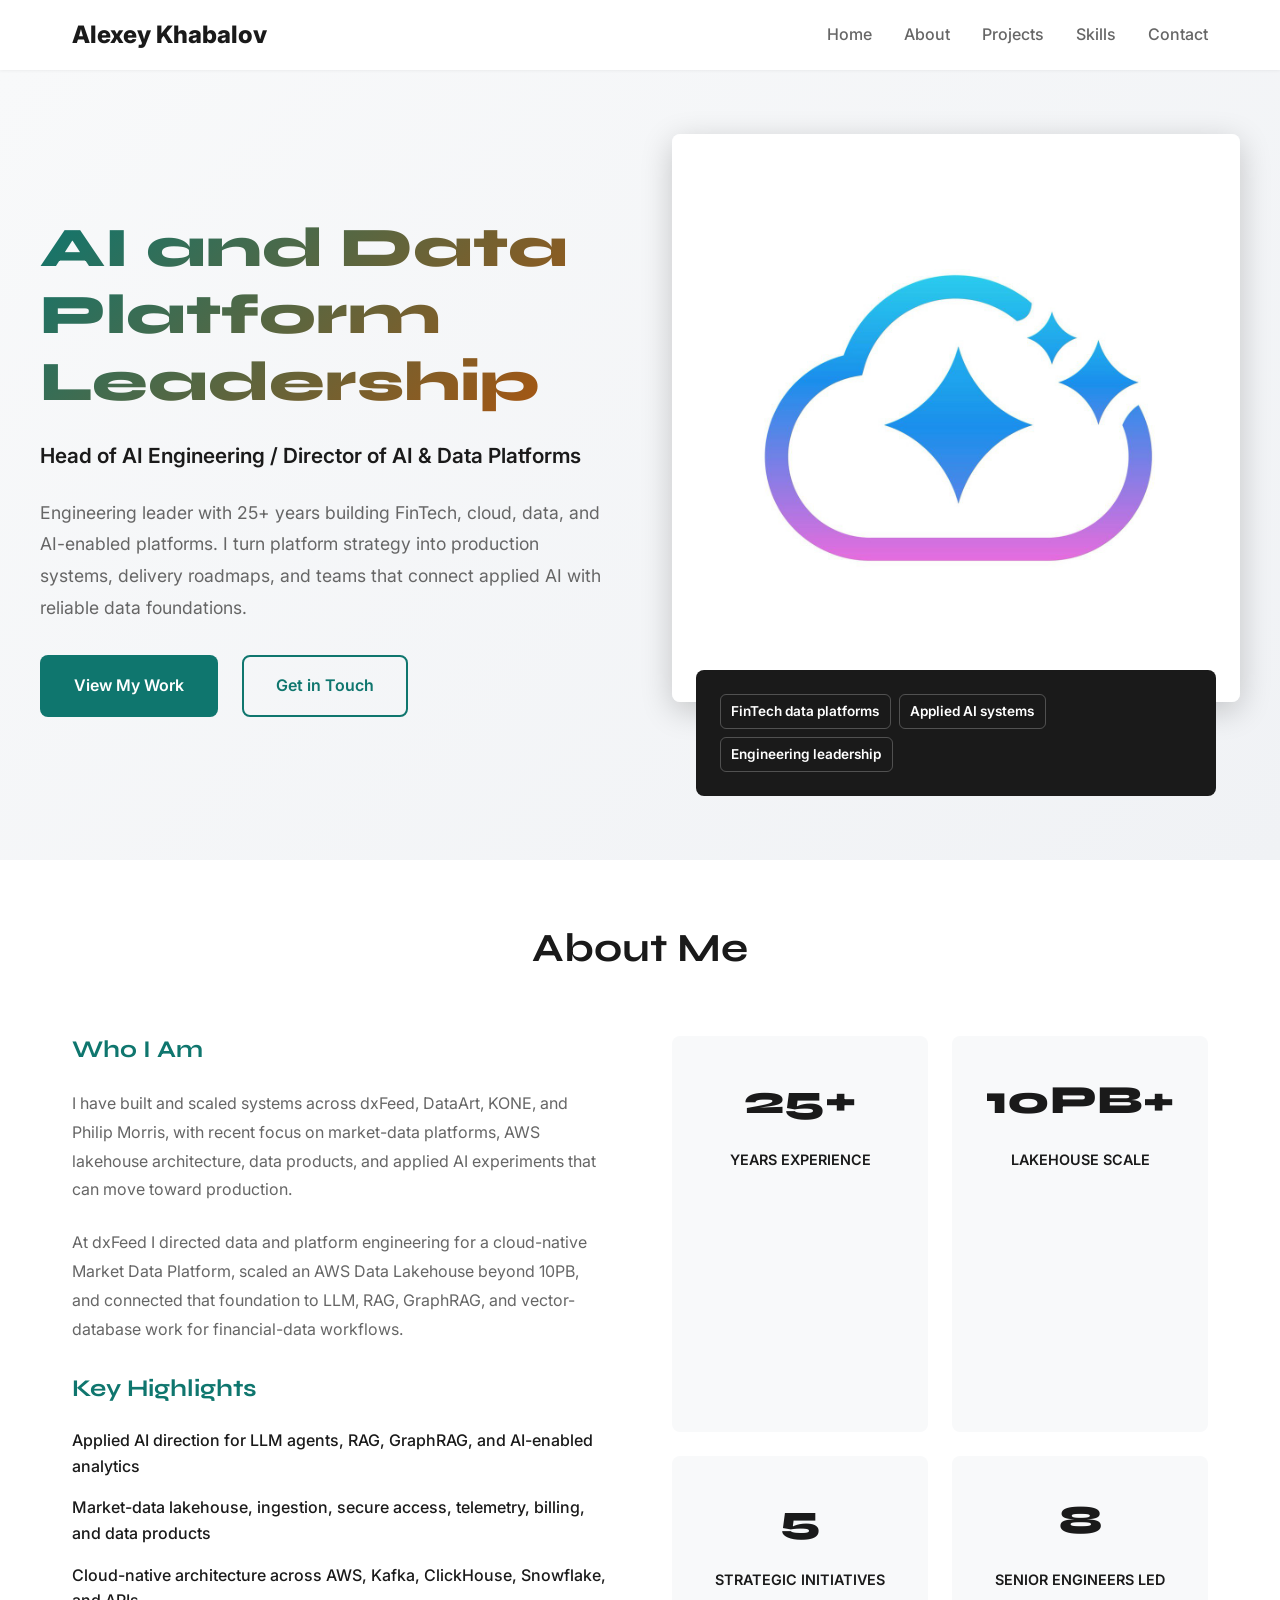
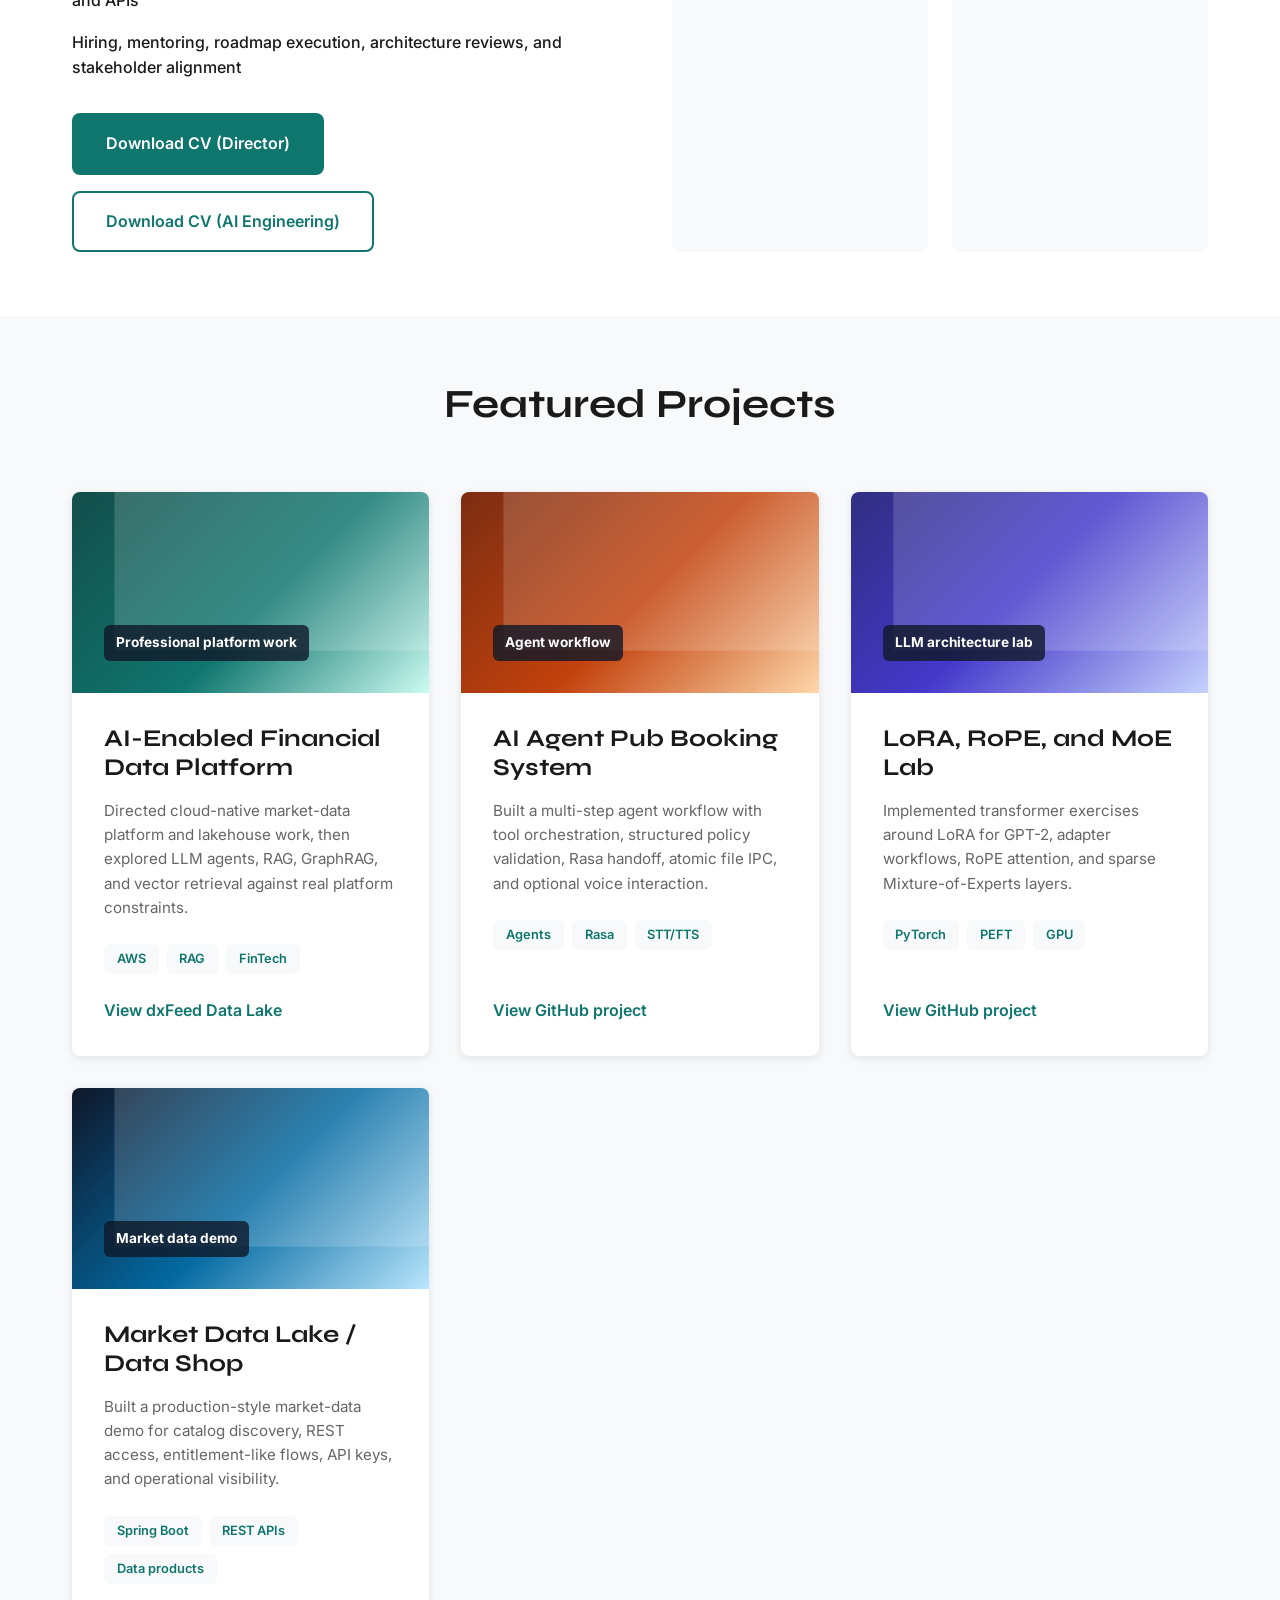
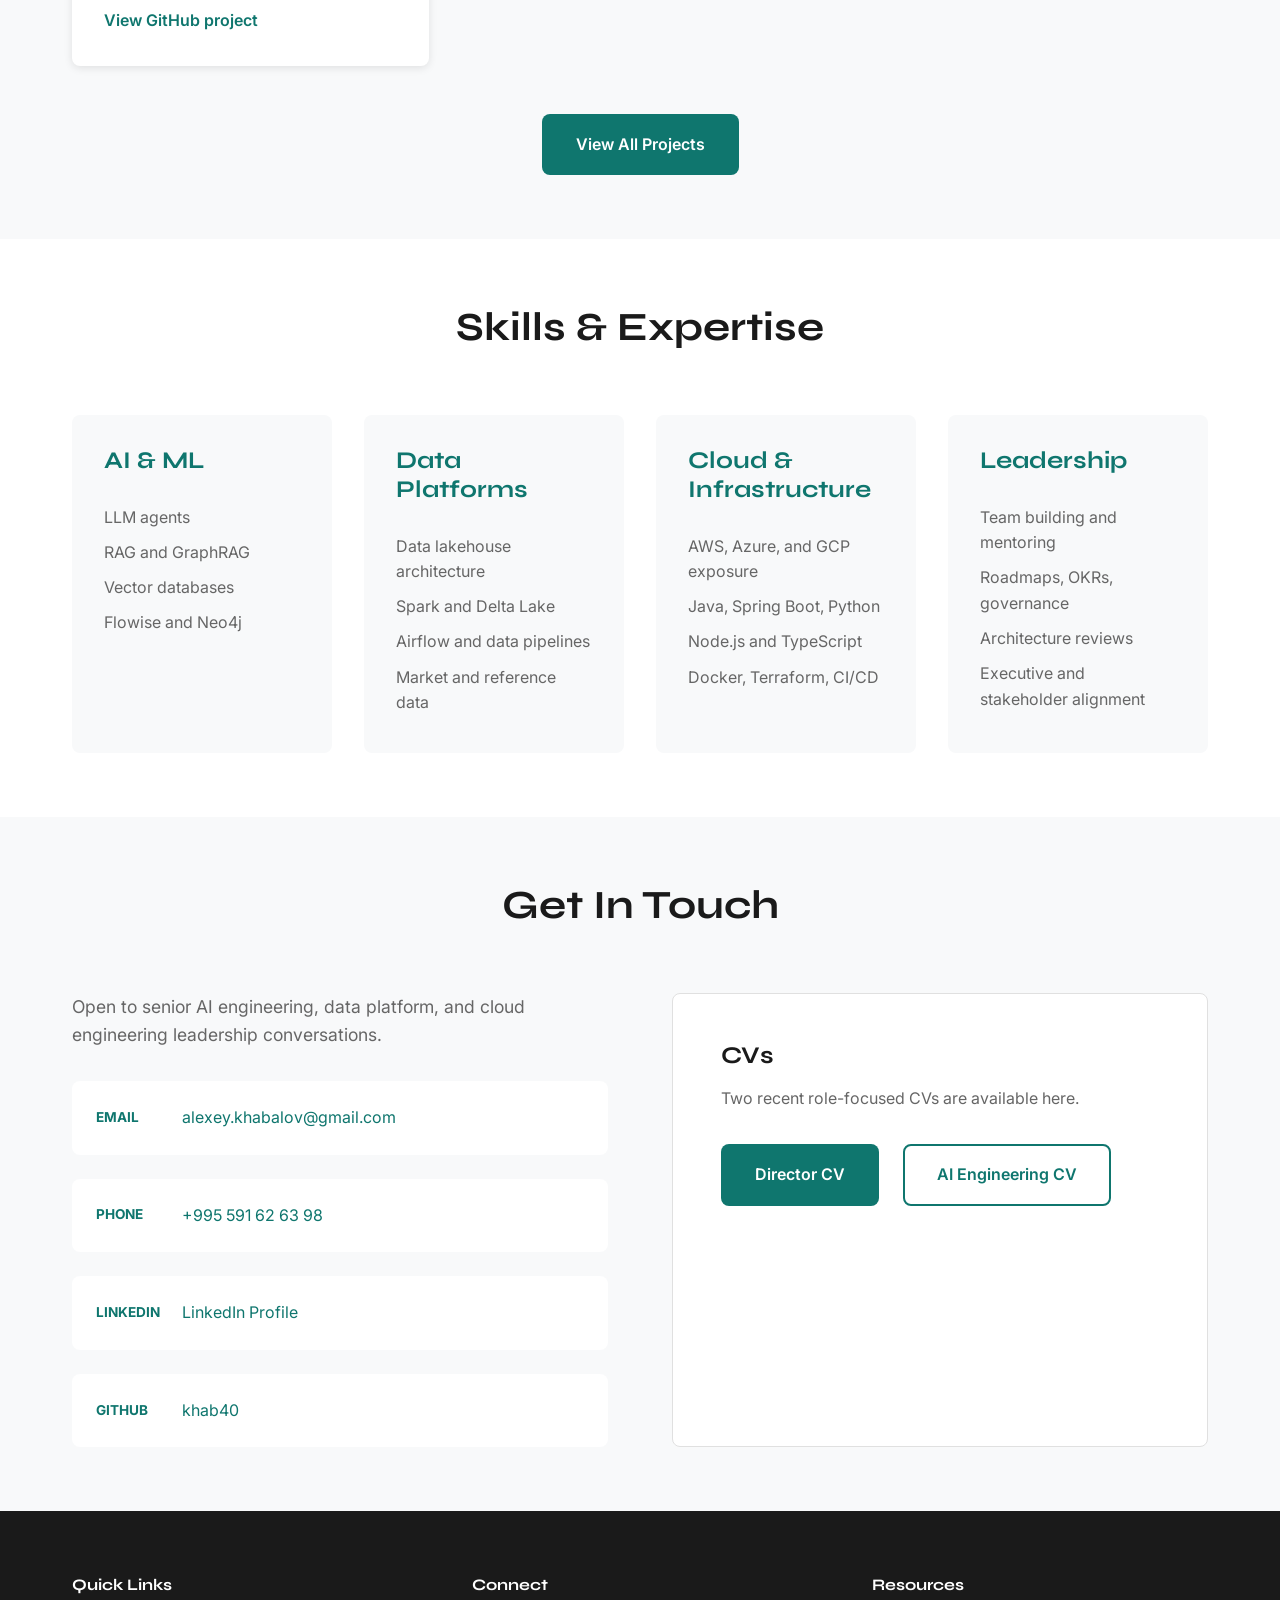
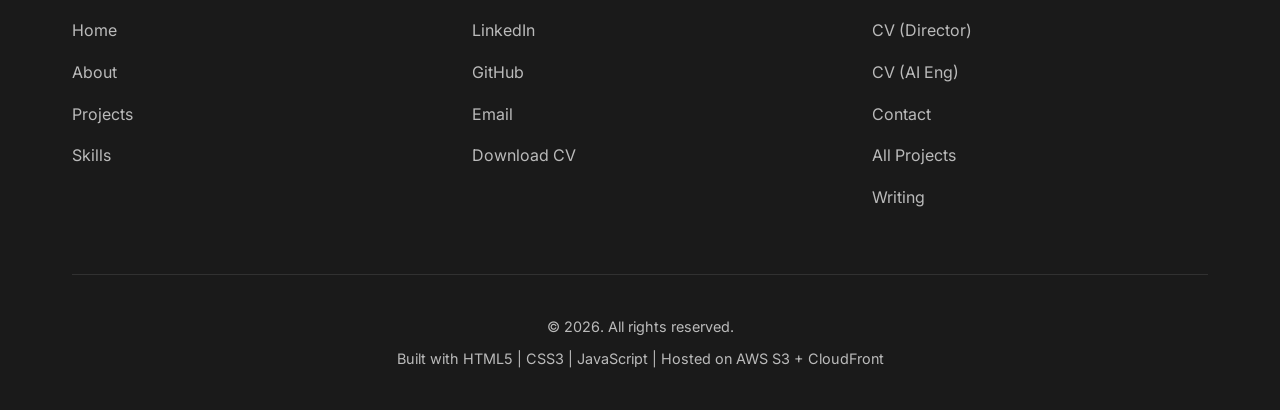
==== index.html @ f5b9d8ba "Initial portfolio site" ====
<!DOCTYPE html>
<html lang="en">
<head>
    <meta charset="UTF-8">
    <meta name="viewport" content="width=device-width, initial-scale=1.0">
    <meta name="description" content="Alexey Khabalov - Director of AI &amp; Data Platforms, specializing in AI engineering, machine learning, and data systems architecture.">
    <meta name="keywords" content="AI Engineering, Data Platforms, Machine Learning, Engineering Leadership, Director">
    <meta name="author" content="Alexey Khabalov">
    
    <title>Alexey Khabalov - AI &amp; Data Platforms Director</title>
    
    <link rel="preconnect" href="https://fonts.googleapis.com">
    <link rel="preconnect" href="https://fonts.gstatic.com" crossorigin>
    <link href="https://fonts.googleapis.com/css2?family=Inter:wght@400;500;600;700&amp;family=Syne:wght@600;700;800&amp;display=swap" rel="stylesheet">
    
    <link rel="stylesheet" href="css/styles.css">
    <link rel="stylesheet" href="css/responsive.css">
    
</head>
<body>
    <!-- Navigation -->
    <nav class="navbar" id="navbar">
        <div class="navbar-container">
            <a href="#" class="logo">Alexey Khabalov</a>
            <button class="mobile-menu-toggle" id="mobileMenuToggle">
                <span></span>
                <span></span>
                <span></span>
            </button>
            <ul class="nav-links" id="navLinks">
                <li><a href="#hero" class="nav-link">Home</a></li>
                <li><a href="#about" class="nav-link">About</a></li>
                <li><a href="#projects" class="nav-link">Projects</a></li>
                <li><a href="#skills" class="nav-link">Skills</a></li>
                <li><a href="#contact" class="nav-link">Contact</a></li>
            </ul>
        </div>
    </nav>

    <!-- Hero Section -->
    <section class="hero" id="hero">
        <div class="hero-content">
            <div class="hero-text">
                <h1 class="hero-title">AI and Data Platform Leadership</h1>
                <p class="hero-subtitle">Head of AI Engineering / Director of AI &amp; Data Platforms</p>
                <p class="hero-description">
                    Engineering leader with 25+ years building FinTech, cloud, data, and AI-enabled platforms.
                    I turn platform strategy into production systems, delivery roadmaps, and teams that connect
                    applied AI with reliable data foundations.
                </p>
                <div class="hero-buttons">
                    <a href="#projects" class="btn btn-primary">View My Work</a>
                    <a href="#contact" class="btn btn-secondary">Get in Touch</a>
                </div>
            </div>
            <figure class="profile-visual">
                <img src="images/alexey-khabalov.jpg" alt="Cloud and AI visual" class="profile-photo">
                <figcaption class="profile-focus">
                    <span>FinTech data platforms</span>
                    <span>Applied AI systems</span>
                    <span>Engineering leadership</span>
                </figcaption>
            </figure>
        </div>
    </section>

    <!-- About Section -->
    <section class="about" id="about">
        <div class="container">
            <h2 class="section-title">About Me</h2>
            <div class="about-content">
                <div class="about-text">
                    <h3>Who I Am</h3>
                    <p>
                        I have built and scaled systems across dxFeed, DataArt, KONE, and Philip Morris, with recent
                        focus on market-data platforms, AWS lakehouse architecture, data products, and applied AI
                        experiments that can move toward production.
                    </p>
                    <p>
                        At dxFeed I directed data and platform engineering for a cloud-native Market Data Platform,
                        scaled an AWS Data Lakehouse beyond 10PB, and connected that foundation to LLM, RAG,
                        GraphRAG, and vector-database work for financial-data workflows.
                    </p>
                    <h3 style="margin-top: 2rem;">Key Highlights</h3>
                    <ul class="highlights-list">
                        <li>Applied AI direction for LLM agents, RAG, GraphRAG, and AI-enabled analytics</li>
                        <li>Market-data lakehouse, ingestion, secure access, telemetry, billing, and data products</li>
                        <li>Cloud-native architecture across AWS, Kafka, ClickHouse, Snowflake, and APIs</li>
                        <li>Hiring, mentoring, roadmap execution, architecture reviews, and stakeholder alignment</li>
                    </ul>
                    <div style="display: flex; gap: 1rem; flex-wrap: wrap; margin-top: 2rem;">
                        <a href="docs/Alexey-Khabalov-Director-Senior-Engineering-Manager-AI-Data-Platforms-2026-05-22.PDF" class="btn btn-primary">Download CV (Director)</a>
                        <a href="docs/Alexey-Khabalov-PLATA-Head-of-AI-Engineering-2026-05-22.PDF" class="btn btn-secondary">Download CV (AI Engineering)</a>
                    </div>
                </div>
                <div class="about-stats">
                    <div class="stat-card">
                        <div class="stat-number">25+</div>
                        <div class="stat-label">Years Experience</div>
                    </div>
                    <div class="stat-card">
                        <div class="stat-number">10PB+</div>
                        <div class="stat-label">Lakehouse Scale</div>
                    </div>
                    <div class="stat-card">
                        <div class="stat-number">5</div>
                        <div class="stat-label">Strategic Initiatives</div>
                    </div>
                    <div class="stat-card">
                        <div class="stat-number">8</div>
                        <div class="stat-label">Senior Engineers Led</div>
                    </div>
                </div>
            </div>
        </div>
    </section>

    <!-- Projects Section -->
    <section class="projects" id="projects">
        <div class="container">
            <h2 class="section-title">Featured Projects</h2>
            <div class="projects-grid">
                <article class="project-card">
                    <div class="project-signal signal-finance">
                        <span>Professional platform work</span>
                    </div>
                    <div class="project-content">
                        <h3>AI-Enabled Financial Data Platform</h3>
                        <p>Directed cloud-native market-data platform and lakehouse work, then explored LLM agents, RAG, GraphRAG, and vector retrieval against real platform constraints.</p>
                        <div class="project-tags">
                            <span class="tag">AWS</span>
                            <span class="tag">RAG</span>
                            <span class="tag">FinTech</span>
                        </div>
                        <a href="https://dxfeed.com/solutions/dxfeed-historical-data-lake/" target="_blank" rel="noreferrer" class="project-link">View dxFeed Data Lake</a>
                    </div>
                </article>

                <article class="project-card">
                    <div class="project-signal signal-agent">
                        <span>Agent workflow</span>
                    </div>
                    <div class="project-content">
                        <h3>AI Agent Pub Booking System</h3>
                        <p>Built a multi-step agent workflow with tool orchestration, structured policy validation, Rasa handoff, atomic file IPC, and optional voice interaction.</p>
                        <div class="project-tags">
                            <span class="tag">Agents</span>
                            <span class="tag">Rasa</span>
                            <span class="tag">STT/TTS</span>
                        </div>
                        <a href="https://github.com/khab40/homework-pub-booking/" target="_blank" rel="noreferrer" class="project-link">View GitHub project</a>
                    </div>
                </article>

                <article class="project-card">
                    <div class="project-signal signal-model">
                        <span>LLM architecture lab</span>
                    </div>
                    <div class="project-content">
                        <h3>LoRA, RoPE, and MoE Lab</h3>
                        <p>Implemented transformer exercises around LoRA for GPT-2, adapter workflows, RoPE attention, and sparse Mixture-of-Experts layers.</p>
                        <div class="project-tags">
                            <span class="tag">PyTorch</span>
                            <span class="tag">PEFT</span>
                            <span class="tag">GPU</span>
                        </div>
                        <a href="https://github.com/khab40/lm-arch-ht4" target="_blank" rel="noreferrer" class="project-link">View GitHub project</a>
                    </div>
                </article>

                <article class="project-card">
                    <div class="project-signal signal-data">
                        <span>Market data demo</span>
                    </div>
                    <div class="project-content">
                        <h3>Market Data Lake / Data Shop</h3>
                        <p>Built a production-style market-data demo for catalog discovery, REST access, entitlement-like flows, API keys, and operational visibility.</p>
                        <div class="project-tags">
                            <span class="tag">Spring Boot</span>
                            <span class="tag">REST APIs</span>
                            <span class="tag">Data products</span>
                        </div>
                        <a href="https://github.com/khab40/spring-boot-java-refresh" target="_blank" rel="noreferrer" class="project-link">View GitHub project</a>
                    </div>
                </article>
            </div>
            <div style="text-align: center; margin-top: 3rem;">
                <a href="about.html" class="btn btn-primary">View All Projects</a>
            </div>
        </div>
    </section>

    <!-- Skills Section -->
    <section class="skills" id="skills">
        <div class="container">
            <h2 class="section-title">Skills &amp; Expertise</h2>
            <div class="skills-grid">
                <div class="skill-category">
                    <h3>AI &amp; ML</h3>
                    <ul>
                        <li>LLM agents</li>
                        <li>RAG and GraphRAG</li>
                        <li>Vector databases</li>
                        <li>Flowise and Neo4j</li>
                    </ul>
                </div>
                <div class="skill-category">
                    <h3>Data Platforms</h3>
                    <ul>
                        <li>Data lakehouse architecture</li>
                        <li>Spark and Delta Lake</li>
                        <li>Airflow and data pipelines</li>
                        <li>Market and reference data</li>
                    </ul>
                </div>
                <div class="skill-category">
                    <h3>Cloud &amp; Infrastructure</h3>
                    <ul>
                        <li>AWS, Azure, and GCP exposure</li>
                        <li>Java, Spring Boot, Python</li>
                        <li>Node.js and TypeScript</li>
                        <li>Docker, Terraform, CI/CD</li>
                    </ul>
                </div>
                <div class="skill-category">
                    <h3>Leadership</h3>
                    <ul>
                        <li>Team building and mentoring</li>
                        <li>Roadmaps, OKRs, governance</li>
                        <li>Architecture reviews</li>
                        <li>Executive and stakeholder alignment</li>
                    </ul>
                </div>
            </div>
        </div>
    </section>

    <!-- Contact Section -->
    <section class="contact" id="contact">
        <div class="container">
            <h2 class="section-title">Get In Touch</h2>
            <div class="contact-content">
                <div class="contact-text">
                    <p>Open to senior AI engineering, data platform, and cloud engineering leadership conversations.</p>
                    <div class="contact-links">
                        <a href="mailto:alexey.khabalov@gmail.com" class="contact-link">
                            <span class="contact-label">Email</span>
                            <span>alexey.khabalov@gmail.com</span>
                        </a>
                        <a href="tel:+995591626398" class="contact-link">
                            <span class="contact-label">Phone</span>
                            <span>+995 591 62 63 98</span>
                        </a>
                        <a href="https://www.linkedin.com/in/khabalov/" target="_blank" rel="noreferrer" class="contact-link">
                            <span class="contact-label">LinkedIn</span>
                            <span>LinkedIn Profile</span>
                        </a>
                        <a href="https://github.com/khab40" target="_blank" rel="noreferrer" class="contact-link">
                            <span class="contact-label">GitHub</span>
                            <span>khab40</span>
                        </a>
                    </div>
                </div>
                <aside class="contact-panel" aria-label="CV downloads">
                    <h3>CVs</h3>
                    <p>Two recent role-focused CVs are available here.</p>
                    <div class="cv-links">
                        <a href="docs/Alexey-Khabalov-Director-Senior-Engineering-Manager-AI-Data-Platforms-2026-05-22.PDF" class="btn btn-primary">Director CV</a>
                        <a href="docs/Alexey-Khabalov-PLATA-Head-of-AI-Engineering-2026-05-22.PDF" class="btn btn-secondary">AI Engineering CV</a>
                    </div>
                </aside>
            </div>
        </div>
    </section>

    <!-- Footer -->
    <footer class="footer">
        <div class="container">
            <div class="footer-content">
                <div class="footer-section">
                    <h4>Quick Links</h4>
                    <ul>
                        <li><a href="#hero">Home</a></li>
                        <li><a href="#about">About</a></li>
                        <li><a href="#projects">Projects</a></li>
                        <li><a href="#skills">Skills</a></li>
                    </ul>
                </div>
                <div class="footer-section">
                    <h4>Connect</h4>
                    <ul>
                        <li><a href="https://www.linkedin.com/in/khabalov/" target="_blank" rel="noreferrer">LinkedIn</a></li>
                        <li><a href="https://github.com/khab40" target="_blank" rel="noreferrer">GitHub</a></li>
                        <li><a href="mailto:alexey.khabalov@gmail.com">Email</a></li>
                        <li><a href="docs/Alexey-Khabalov-Director-Senior-Engineering-Manager-AI-Data-Platforms-2026-05-22.PDF">Download CV</a></li>
                    </ul>
                </div>
                <div class="footer-section">
                    <h4>Resources</h4>
                    <ul>
                        <li><a href="docs/Alexey-Khabalov-Director-Senior-Engineering-Manager-AI-Data-Platforms-2026-05-22.PDF">CV (Director)</a></li>
                        <li><a href="docs/Alexey-Khabalov-PLATA-Head-of-AI-Engineering-2026-05-22.PDF">CV (AI Eng)</a></li>
                        <li><a href="#contact">Contact</a></li>
                        <li><a href="about.html">All Projects</a></li>
                        <li><a href="about.html#writing">Writing</a></li>
                    </ul>
                </div>
            </div>
            <div class="footer-bottom">
                <p>&copy; 2026. All rights reserved.</p>
                <p class="tech-stack">Built with HTML5 | CSS3 | JavaScript | Hosted on AWS S3 + CloudFront</p>
            </div>
        </div>
    </footer>

    <script src="js/main.js"></script>
</body>
</html>
---- css/styles.css ----
/* ==========================================================================
   PORTFOLIO WEBSITE - MAIN STYLES
   ========================================================================== */

/* CSS Variables */
:root {
    --primary-color: #0f766e;
    --secondary-color: #b45309;
    --text-dark: #1a1a1a;
    --text-light: #666666;
    --bg-light: #f8f9fa;
    --bg-white: #ffffff;
    --border-color: #e0e0e0;
    --shadow-light: 0 2px 8px rgba(0, 0, 0, 0.1);
    --shadow-medium: 0 4px 16px rgba(0, 0, 0, 0.15);
    --shadow-large: 0 8px 32px rgba(0, 0, 0, 0.2);
    
    --spacing-xs: 0.5rem;
    --spacing-sm: 1rem;
    --spacing-md: 1.5rem;
    --spacing-lg: 2rem;
    --spacing-xl: 3rem;
    --spacing-2xl: 4rem;
    
    --radius-sm: 6px;
    --radius-md: 8px;
    --radius-lg: 8px;
    
    --transition-fast: 0.2s ease-out;
    --transition-normal: 0.3s ease-out;
    --transition-slow: 0.5s ease-out;
}

/* Reset & Base Styles */
* {
    margin: 0;
    padding: 0;
    box-sizing: border-box;
}

html {
    scroll-behavior: smooth;
}

body {
    font-family: 'Inter', sans-serif;
    font-size: 16px;
    line-height: 1.6;
    letter-spacing: 0;
    color: var(--text-dark);
    background-color: var(--bg-white);
    overflow-x: hidden;
}

/* Typography */
h1, h2, h3, h4, h5, h6 {
    font-family: 'Syne', sans-serif;
    font-weight: 700;
    line-height: 1.2;
    margin-bottom: var(--spacing-md);
}

h1 {
    font-size: 3.5rem;
    font-weight: 800;
}

h2 {
    font-size: 2.5rem;
}

h3 {
    font-size: 1.5rem;
    margin-bottom: var(--spacing-sm);
}

p {
    color: var(--text-light);
    margin-bottom: var(--spacing-sm);
}

a {
    text-decoration: none;
    color: var(--primary-color);
    transition: color var(--transition-fast);
}

a:hover {
    color: var(--secondary-color);
}

/* Container */
.container {
    max-width: 1200px;
    margin: 0 auto;
    padding: 0 var(--spacing-lg);
}

/* Buttons */
.btn {
    display: inline-block;
    padding: var(--spacing-sm) var(--spacing-lg);
    border-radius: var(--radius-md);
    font-weight: 600;
    font-size: 1rem;
    cursor: pointer;
    border: 2px solid transparent;
    transition: all var(--transition-normal);
    text-align: center;
}

.btn-primary {
    background-color: var(--primary-color);
    color: white;
}

.btn-primary:hover {
    background-color: #115e59;
    box-shadow: var(--shadow-medium);
    transform: translateY(-2px);
}

.btn-secondary {
    background-color: transparent;
    color: var(--primary-color);
    border-color: var(--primary-color);
}

.btn-secondary:hover {
    background-color: var(--primary-color);
    color: white;
}

/* Navigation */
.navbar {
    position: sticky;
    top: 0;
    background: rgba(255, 255, 255, 0.95);
    backdrop-filter: blur(10px);
    z-index: 1000;
    box-shadow: 0 1px 3px rgba(0, 0, 0, 0.05);
}

.navbar-container {
    max-width: 1200px;
    margin: 0 auto;
    padding: 1rem var(--spacing-lg);
    display: flex;
    justify-content: space-between;
    align-items: center;
}

.logo {
    font-size: 1.5rem;
    font-weight: 800;
    color: var(--text-dark);
}

.nav-links {
    display: flex;
    list-style: none;
    gap: var(--spacing-lg);
}

.nav-link {
    font-weight: 500;
    color: var(--text-light);
    position: relative;
    transition: color var(--transition-fast);
}

.nav-link::after {
    content: '';
    position: absolute;
    bottom: -5px;
    left: 0;
    width: 0;
    height: 2px;
    background: var(--primary-color);
    transition: width var(--transition-normal);
}

.nav-link:hover {
    color: var(--primary-color);
}

.nav-link:hover::after {
    width: 100%;
}

.mobile-menu-toggle {
    display: none;
    flex-direction: column;
    background: none;
    border: none;
    cursor: pointer;
    gap: 5px;
}

.mobile-menu-toggle span {
    width: 25px;
    height: 3px;
    background: var(--text-dark);
    border-radius: 2px;
    transition: all var(--transition-normal);
}

/* Hero Section */
.hero {
    padding: var(--spacing-2xl) var(--spacing-lg);
    min-height: calc(100vh - 160px);
    display: flex;
    align-items: center;
    background: linear-gradient(135deg, #f8f9fa 0%, #f0f2f5 100%);
}

.hero-content {
    max-width: 1200px;
    margin: 0 auto;
    width: 100%;
    display: grid;
    grid-template-columns: 1fr 1fr;
    gap: var(--spacing-2xl);
    align-items: center;
}

.hero-title {
    background: linear-gradient(135deg, var(--primary-color) 0%, var(--secondary-color) 100%);
    -webkit-background-clip: text;
    -webkit-text-fill-color: transparent;
    background-clip: text;
    margin-bottom: var(--spacing-md);
}

.hero-subtitle {
    font-size: 1.3rem;
    font-weight: 600;
    color: var(--text-dark);
    margin-bottom: var(--spacing-md);
}

.hero-description {
    font-size: 1.1rem;
    line-height: 1.8;
    margin-bottom: var(--spacing-lg);
    color: var(--text-light);
}

.hero-buttons {
    display: flex;
    gap: var(--spacing-md);
    flex-wrap: wrap;
}

.profile-visual {
    margin: 0;
    min-height: 0;
}

.profile-photo {
    width: 100%;
    aspect-ratio: 1;
    object-fit: cover;
    border-radius: var(--radius-lg);
    box-shadow: var(--shadow-large);
    display: block;
}

.profile-focus {
    background: var(--text-dark);
    border-radius: var(--radius-md);
    color: white;
    display: flex;
    flex-wrap: wrap;
    gap: var(--spacing-xs);
    margin: calc(var(--spacing-lg) * -1) var(--spacing-md) 0;
    padding: var(--spacing-md);
    position: relative;
}

.profile-focus span {
    border: 1px solid rgba(255, 255, 255, 0.24);
    border-radius: var(--radius-sm);
    color: white;
    font-size: 0.85rem;
    font-weight: 600;
    padding: 0.35rem 0.65rem;
}

/* Sections */
section {
    padding: var(--spacing-2xl) var(--spacing-lg);
}

.section-title {
    text-align: center;
    font-size: 2.5rem;
    margin-bottom: var(--spacing-2xl);
    color: var(--text-dark);
}

/* About Section */
.about {
    background: var(--bg-white);
}

.about-content {
    display: grid;
    grid-template-columns: 1fr 1fr;
    gap: var(--spacing-2xl);
}

.about-text h3 {
    color: var(--primary-color);
    margin-bottom: var(--spacing-md);
    font-size: 1.5rem;
}

.about-text p {
    line-height: 1.8;
    margin-bottom: var(--spacing-md);
}

.highlights-list {
    list-style: none;
    display: flex;
    flex-direction: column;
    gap: var(--spacing-sm);
}

.highlights-list li {
    font-weight: 500;
    color: var(--text-dark);
}

.about-stats {
    display: grid;
    grid-template-columns: 1fr 1fr;
    gap: var(--spacing-md);
}

.stat-card {
    background: var(--bg-light);
    padding: var(--spacing-lg);
    border-radius: var(--radius-md);
    text-align: center;
    transition: all var(--transition-normal);
}

.stat-card:hover {
    background: var(--primary-color);
    color: white;
    transform: translateY(-5px);
    box-shadow: var(--shadow-medium);
}

.stat-number {
    font-size: 2.5rem;
    font-weight: 800;
    margin-bottom: var(--spacing-sm);
    font-family: 'Syne', sans-serif;
}

.stat-label {
    font-size: 0.9rem;
    text-transform: uppercase;
    letter-spacing: 0;
    font-weight: 600;
}

/* Projects Section */
.projects {
    background: var(--bg-light);
}

.projects-grid {
    display: grid;
    grid-template-columns: repeat(3, 1fr);
    gap: var(--spacing-lg);
}

.project-card {
    background: var(--bg-white);
    border-radius: var(--radius-lg);
    overflow: hidden;
    box-shadow: var(--shadow-light);
    transition: all var(--transition-normal);
    display: flex;
    flex-direction: column;
}

.project-card:hover {
    box-shadow: var(--shadow-large);
    transform: translateY(-8px);
}

.project-signal {
    width: 100%;
    aspect-ratio: 16/9;
    overflow: hidden;
    align-items: flex-end;
    display: flex;
    isolation: isolate;
    padding: var(--spacing-lg);
    position: relative;
}

.project-signal::after {
    background: rgba(255, 255, 255, 0.16);
    content: '';
    inset: 1.25rem;
    position: absolute;
    transform: translate(1.4rem, -1.4rem);
    transition: transform var(--transition-normal);
    z-index: -1;
}

.project-signal span {
    background: rgba(16, 24, 40, 0.8);
    border-radius: var(--radius-sm);
    color: white;
    display: inline-block;
    font-size: 0.85rem;
    font-weight: 700;
    padding: 0.45rem 0.75rem;
}

.signal-finance {
    background: linear-gradient(135deg, #134e4a 0%, #0f766e 55%, #ccfbf1 100%);
}

.signal-agent {
    background: linear-gradient(135deg, #7c2d12 0%, #c2410c 52%, #fed7aa 100%);
}

.signal-model {
    background: linear-gradient(135deg, #312e81 0%, #4338ca 48%, #c7d2fe 100%);
}

.signal-data {
    background: linear-gradient(135deg, #0f172a 0%, #0369a1 52%, #bae6fd 100%);
}

.signal-cloud {
    background: linear-gradient(135deg, #365314 0%, #65a30d 52%, #ecfccb 100%);
}

.signal-delivery {
    background: linear-gradient(135deg, #701a75 0%, #a21caf 52%, #f5d0fe 100%);
}

.signal-kone {
    background: linear-gradient(135deg, #075985 0%, #0284c7 52%, #e0f2fe 100%);
}

.project-card:hover .project-signal::after {
    transform: translate(0.65rem, -0.65rem);
}

.project-content {
    padding: var(--spacing-lg);
    display: flex;
    flex: 1;
    flex-direction: column;
}

.project-content h3 {
    margin-bottom: var(--spacing-sm);
    color: var(--text-dark);
}

.project-content p {
    margin-bottom: var(--spacing-md);
    font-size: 0.95rem;
}

.project-tags {
    display: flex;
    flex-wrap: wrap;
    gap: var(--spacing-xs);
    margin-bottom: var(--spacing-md);
}

.tag {
    display: inline-block;
    background: var(--bg-light);
    color: var(--primary-color);
    padding: 0.3rem 0.8rem;
    border-radius: var(--radius-sm);
    font-size: 0.8rem;
    font-weight: 600;
}

.project-link {
    font-weight: 600;
    color: var(--primary-color);
    display: inline-block;
    transition: all var(--transition-fast);
    margin-top: auto;
}

.project-meta {
    border-top: 1px solid var(--border-color);
    margin-bottom: var(--spacing-md);
    padding-top: var(--spacing-md);
}

.project-meta p {
    color: var(--text-light);
    font-size: 0.9rem;
    margin-bottom: var(--spacing-xs);
}

.project-link:hover {
    color: var(--secondary-color);
    transform: translateX(5px);
}

/* Writing Section */
.writing {
    background: var(--bg-white);
}

.writing-grid {
    display: grid;
    gap: var(--spacing-lg);
    grid-template-columns: repeat(3, 1fr);
}

.writing-card {
    background: var(--bg-light);
    border: 1px solid var(--border-color);
    border-radius: var(--radius-md);
    display: flex;
    flex-direction: column;
    padding: var(--spacing-lg);
}

.writing-card h3 {
    color: var(--text-dark);
    font-size: 1.35rem;
}

.writing-meta {
    color: var(--primary-color);
    font-size: 0.85rem;
    font-weight: 700;
    margin-bottom: var(--spacing-sm);
    text-transform: uppercase;
}

/* Skills Section */
.skills {
    background: var(--bg-white);
}

.skills-grid {
    display: grid;
    grid-template-columns: repeat(4, 1fr);
    gap: var(--spacing-lg);
}

.skill-category {
    background: var(--bg-light);
    padding: var(--spacing-lg);
    border-radius: var(--radius-md);
    transition: all var(--transition-normal);
}

.skill-category:hover {
    background: var(--primary-color);
    color: white;
    transform: translateY(-5px);
    box-shadow: var(--shadow-medium);
}

.skill-category h3 {
    color: var(--primary-color);
    margin-bottom: var(--spacing-md);
}

.skill-category:hover h3 {
    color: white;
}

.skill-category ul {
    list-style: none;
}

.skill-category li {
    padding: 0.3rem 0;
    color: var(--text-light);
}

.skill-category:hover li {
    color: rgba(255, 255, 255, 0.9);
}

/* Contact Section */
.contact {
    background: var(--bg-light);
}

.contact-content {
    display: grid;
    grid-template-columns: 1fr 1fr;
    gap: var(--spacing-2xl);
}

.contact-text p {
    font-size: 1.1rem;
    margin-bottom: var(--spacing-lg);
}

.contact-links {
    display: flex;
    flex-direction: column;
    gap: var(--spacing-md);
}

.contact-link {
    display: flex;
    align-items: center;
    gap: var(--spacing-sm);
    padding: var(--spacing-md);
    background: var(--bg-white);
    border-radius: var(--radius-md);
    transition: all var(--transition-normal);
}

.contact-link span:last-child {
    min-width: 0;
    overflow-wrap: anywhere;
}

.contact-link:hover {
    background: var(--primary-color);
    color: white;
    transform: translateX(5px);
}

.contact-link .icon {
    font-size: 1.5rem;
}

.contact-label {
    color: var(--primary-color);
    flex: 0 0 4.4rem;
    font-size: 0.85rem;
    font-weight: 700;
    text-transform: uppercase;
}

.contact-link:hover .contact-label {
    color: white;
}

.contact-panel {
    background: var(--bg-white);
    border: 1px solid var(--border-color);
    border-radius: var(--radius-md);
    padding: var(--spacing-xl);
}

.contact-panel h3 {
    color: var(--text-dark);
}

.cv-links {
    display: flex;
    flex-wrap: wrap;
    gap: var(--spacing-md);
    margin-top: var(--spacing-lg);
}

.contact-form {
    display: flex;
    flex-direction: column;
    gap: var(--spacing-md);
}

.form-group {
    display: flex;
    flex-direction: column;
}

.form-group label {
    font-weight: 600;
    margin-bottom: var(--spacing-xs);
    color: var(--text-dark);
}

.form-group input,
.form-group textarea {
    padding: var(--spacing-sm);
    border: 2px solid var(--border-color);
    border-radius: var(--radius-md);
    font-family: 'Inter', sans-serif;
    font-size: 1rem;
    transition: all var(--transition-fast);
}

.form-group input:focus,
.form-group textarea:focus {
    outline: none;
    border-color: var(--primary-color);
    box-shadow: 0 0 0 3px rgba(0, 102, 255, 0.1);
}

/* Footer */
.footer {
    background: var(--text-dark);
    color: white;
    padding: var(--spacing-2xl) var(--spacing-lg) var(--spacing-lg);
}

.footer-content {
    display: grid;
    grid-template-columns: repeat(3, 1fr);
    gap: var(--spacing-2xl);
    margin-bottom: var(--spacing-2xl);
}

.footer-section h4 {
    color: white;
    margin-bottom: var(--spacing-md);
}

.footer-section ul {
    list-style: none;
    display: flex;
    flex-direction: column;
    gap: var(--spacing-sm);
}

.footer-section a {
    color: rgba(255, 255, 255, 0.7);
    transition: color var(--transition-fast);
}

.footer-section a:hover {
    color: var(--primary-color);
}

.footer-bottom {
    border-top: 1px solid rgba(255, 255, 255, 0.1);
    padding-top: var(--spacing-lg);
    text-align: center;
}

.footer-bottom p {
    color: rgba(255, 255, 255, 0.7);
    font-size: 0.9rem;
    margin: var(--spacing-xs) 0;
}

.tech-stack {
    color: rgba(255, 255, 255, 0.5);
    font-size: 0.85rem;
}

/* Utility Classes */
.text-center {
    text-align: center;
}

.mt-2 {
    margin-top: var(--spacing-lg);
}

.mb-2 {
    margin-bottom: var(--spacing-lg);
}
---- css/responsive.css ----
/* ==========================================================================
   RESPONSIVE DESIGN
   ========================================================================== */

/* Tablets (768px and down) */
@media (max-width: 768px) {
    :root {
        --spacing-lg: 1.5rem;
        --spacing-xl: 2rem;
        --spacing-2xl: 2.5rem;
    }

    h1 {
        font-size: 2.5rem;
    }

    h2 {
        font-size: 1.8rem;
    }

    /* Navigation */
    .nav-links {
        display: none;
        position: absolute;
        top: 60px;
        left: 0;
        right: 0;
        background: white;
        flex-direction: column;
        gap: 0;
        padding: var(--spacing-lg) 0;
        box-shadow: 0 8px 16px rgba(0, 0, 0, 0.1);
        border-bottom: 1px solid var(--border-color);
    }

    .nav-links.active {
        display: flex;
    }

    .nav-link {
        padding: var(--spacing-md) var(--spacing-lg);
        border-bottom: 1px solid var(--border-color);
    }

    .mobile-menu-toggle {
        display: flex;
    }

    /* Hero */
    .hero-content {
        grid-template-columns: 1fr;
        gap: var(--spacing-lg);
    }

    .hero {
        padding: var(--spacing-lg);
        min-height: auto;
    }

    .hero-title {
        font-size: 2rem;
    }

    .hero-subtitle {
        font-size: 1.1rem;
    }

    .hero-buttons {
        flex-direction: column;
    }

    .profile-focus {
        margin-left: var(--spacing-sm);
        margin-right: var(--spacing-sm);
    }

    .btn {
        width: 100%;
    }

    /* About */
    .about-content {
        grid-template-columns: 1fr;
        gap: var(--spacing-lg);
    }

    .about-stats {
        grid-template-columns: 1fr 1fr;
    }

    /* Projects */
    .projects-grid {
        grid-template-columns: 1fr;
        gap: var(--spacing-md);
    }

    .writing-grid {
        grid-template-columns: 1fr;
        gap: var(--spacing-md);
    }

    /* Skills */
    .skills-grid {
        grid-template-columns: 1fr 1fr;
        gap: var(--spacing-md);
    }

    /* Contact */
    .contact-content {
        grid-template-columns: 1fr;
        gap: var(--spacing-lg);
    }

    /* Footer */
    .footer-content {
        grid-template-columns: 1fr;
        gap: var(--spacing-lg);
    }

    section {
        padding: var(--spacing-xl) var(--spacing-lg);
    }

    .section-title {
        font-size: 1.8rem;
    }
}

/* Mobile (480px and down) */
@media (max-width: 480px) {
    :root {
        --spacing-lg: 1rem;
        --spacing-xl: 1.5rem;
        --spacing-2xl: 2rem;
    }

    body {
        font-size: 14px;
    }

    h1 {
        font-size: 1.8rem;
    }

    h2 {
        font-size: 1.4rem;
    }

    h3 {
        font-size: 1.2rem;
    }

    .container {
        padding: 0 var(--spacing-md);
    }

    /* Navigation */
    .navbar-container {
        padding: 0.75rem var(--spacing-md);
    }

    .logo {
        font-size: 1.2rem;
    }

    /* Hero */
    .hero {
        padding: var(--spacing-md);
        min-height: auto;
    }

    .hero-title {
        font-size: 1.5rem;
    }

    .hero-subtitle {
        font-size: 1rem;
    }

    .hero-description {
        font-size: 0.95rem;
    }

    .hero-buttons {
        flex-direction: column;
        gap: var(--spacing-sm);
    }

    .profile-focus {
        margin-top: calc(var(--spacing-md) * -1);
        padding: var(--spacing-sm);
    }

    /* About */
    .about-stats {
        grid-template-columns: 1fr;
    }

    .stat-card {
        padding: var(--spacing-md);
    }

    .stat-number {
        font-size: 2rem;
    }

    /* Projects */
    .project-card {
        border-radius: var(--radius-md);
    }

    .project-content {
        padding: var(--spacing-md);
    }

    .project-content h3 {
        font-size: 1.1rem;
    }

    .project-content p {
        font-size: 0.9rem;
    }

    /* Skills */
    .skills-grid {
        grid-template-columns: 1fr;
    }

    .skill-category {
        padding: var(--spacing-md);
    }

    /* Contact */
    .contact-link {
        padding: var(--spacing-md);
    }

    .contact-link .icon {
        font-size: 1.2rem;
    }

    .form-group input,
    .form-group textarea {
        padding: var(--spacing-sm);
        font-size: 16px;
    }

    /* Footer */
    .footer-content {
        grid-template-columns: 1fr;
        gap: var(--spacing-md);
    }

    .footer-section h4 {
        font-size: 1rem;
    }

    section {
        padding: var(--spacing-lg) var(--spacing-md);
    }

    .section-title {
        font-size: 1.4rem;
        margin-bottom: var(--spacing-lg);
    }
}

/* Landscape Orientation (Mobile) */
@media (max-height: 600px) and (max-width: 768px) {
    .hero {
        min-height: auto;
        padding: var(--spacing-lg);
    }

    section {
        padding: var(--spacing-lg);
    }

    .hero-content {
        gap: var(--spacing-md);
    }
}

/* Print Styles */
@media print {
    .navbar,
    .hero-buttons,
    .contact-form,
    footer {
        display: none;
    }

    body {
        background: white;
    }

    section {
        page-break-inside: avoid;
        padding: var(--spacing-lg) 0;
    }

    .project-card {
        box-shadow: none;
        border: 1px solid var(--border-color);
    }

    a {
        text-decoration: underline;
    }
}

/* High DPI Displays */
@media (min-width: 1440px) {
    .container {
        max-width: 1400px;
    }

    h1 {
        font-size: 4rem;
    }

    h2 {
        font-size: 3rem;
    }

    .section-title {
        font-size: 3rem;
    }
}

/* Dark mode support (if user prefers) */
@media (prefers-color-scheme: dark) {
    :root {
        --text-dark: #f0f0f0;
        --text-light: #b0b0b0;
        --bg-light: #1a1a1a;
        --bg-white: #0d0d0d;
        --border-color: #333;
    }

    body {
        background-color: var(--bg-white);
        color: var(--text-dark);
    }

    .navbar {
        background: rgba(13, 13, 13, 0.95);
    }

    .hero {
        background: linear-gradient(135deg, #1a1a1a 0%, #0d0d0d 100%);
    }

    .profile-focus {
        background: #151515;
    }

    .project-card,
    .contact-panel,
    .contact-link,
    .form-group input,
    .form-group textarea {
        background: #1a1a1a;
        color: var(--text-dark);
        border-color: #333;
    }

    .form-group input:focus,
    .form-group textarea:focus {
        box-shadow: 0 0 0 3px rgba(0, 102, 255, 0.2);
    }
}
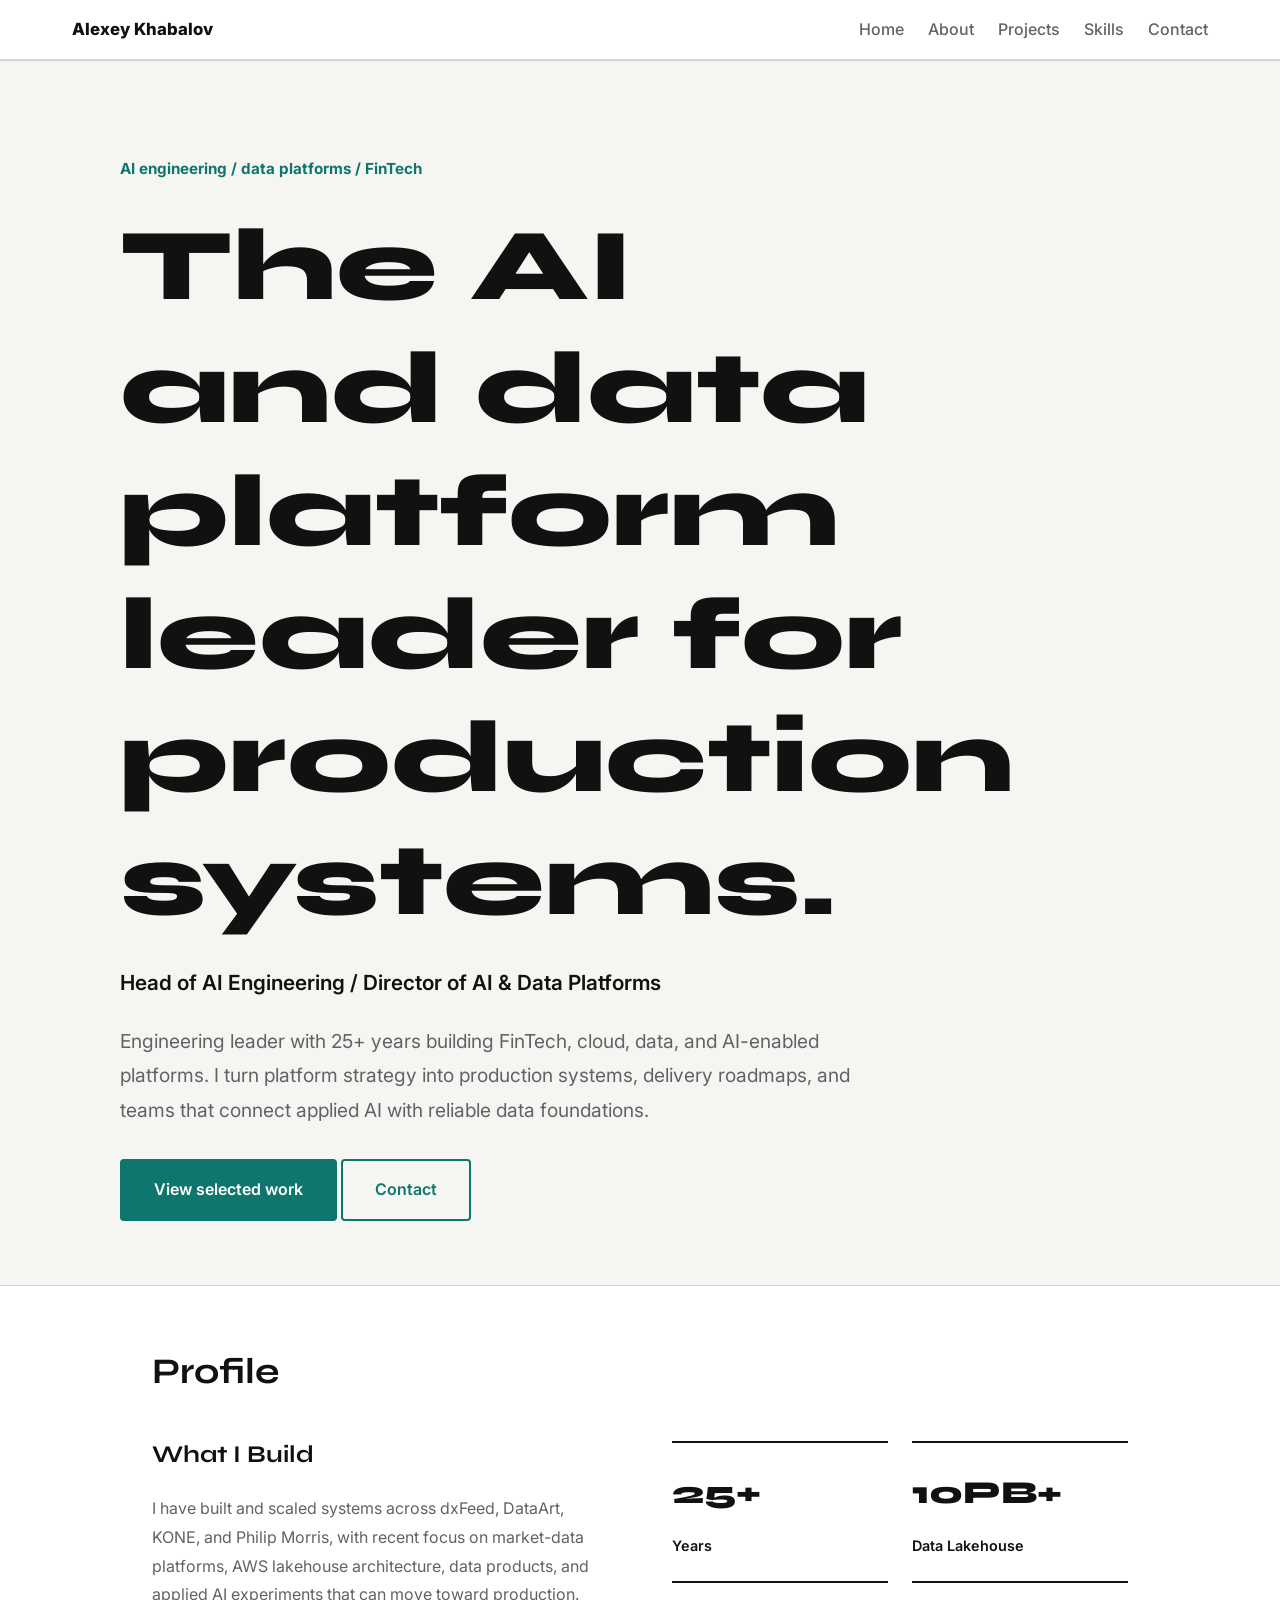
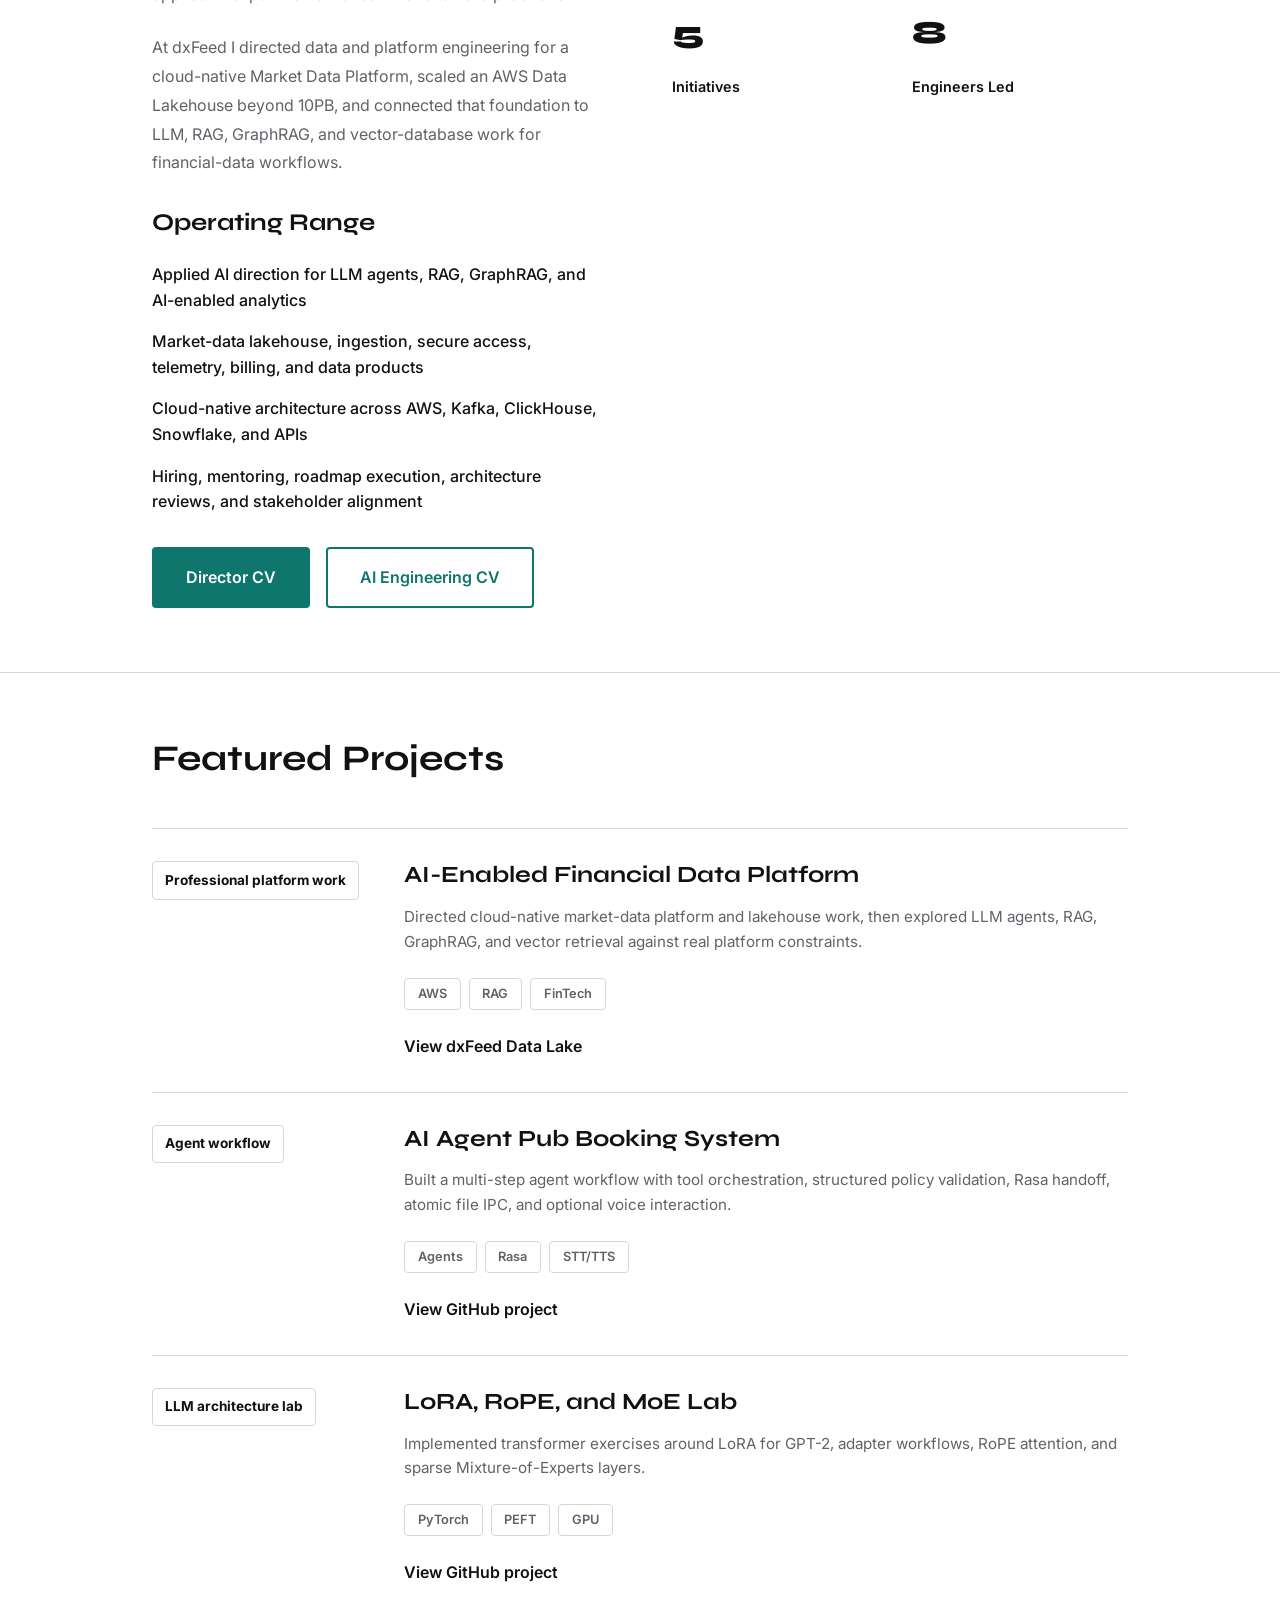
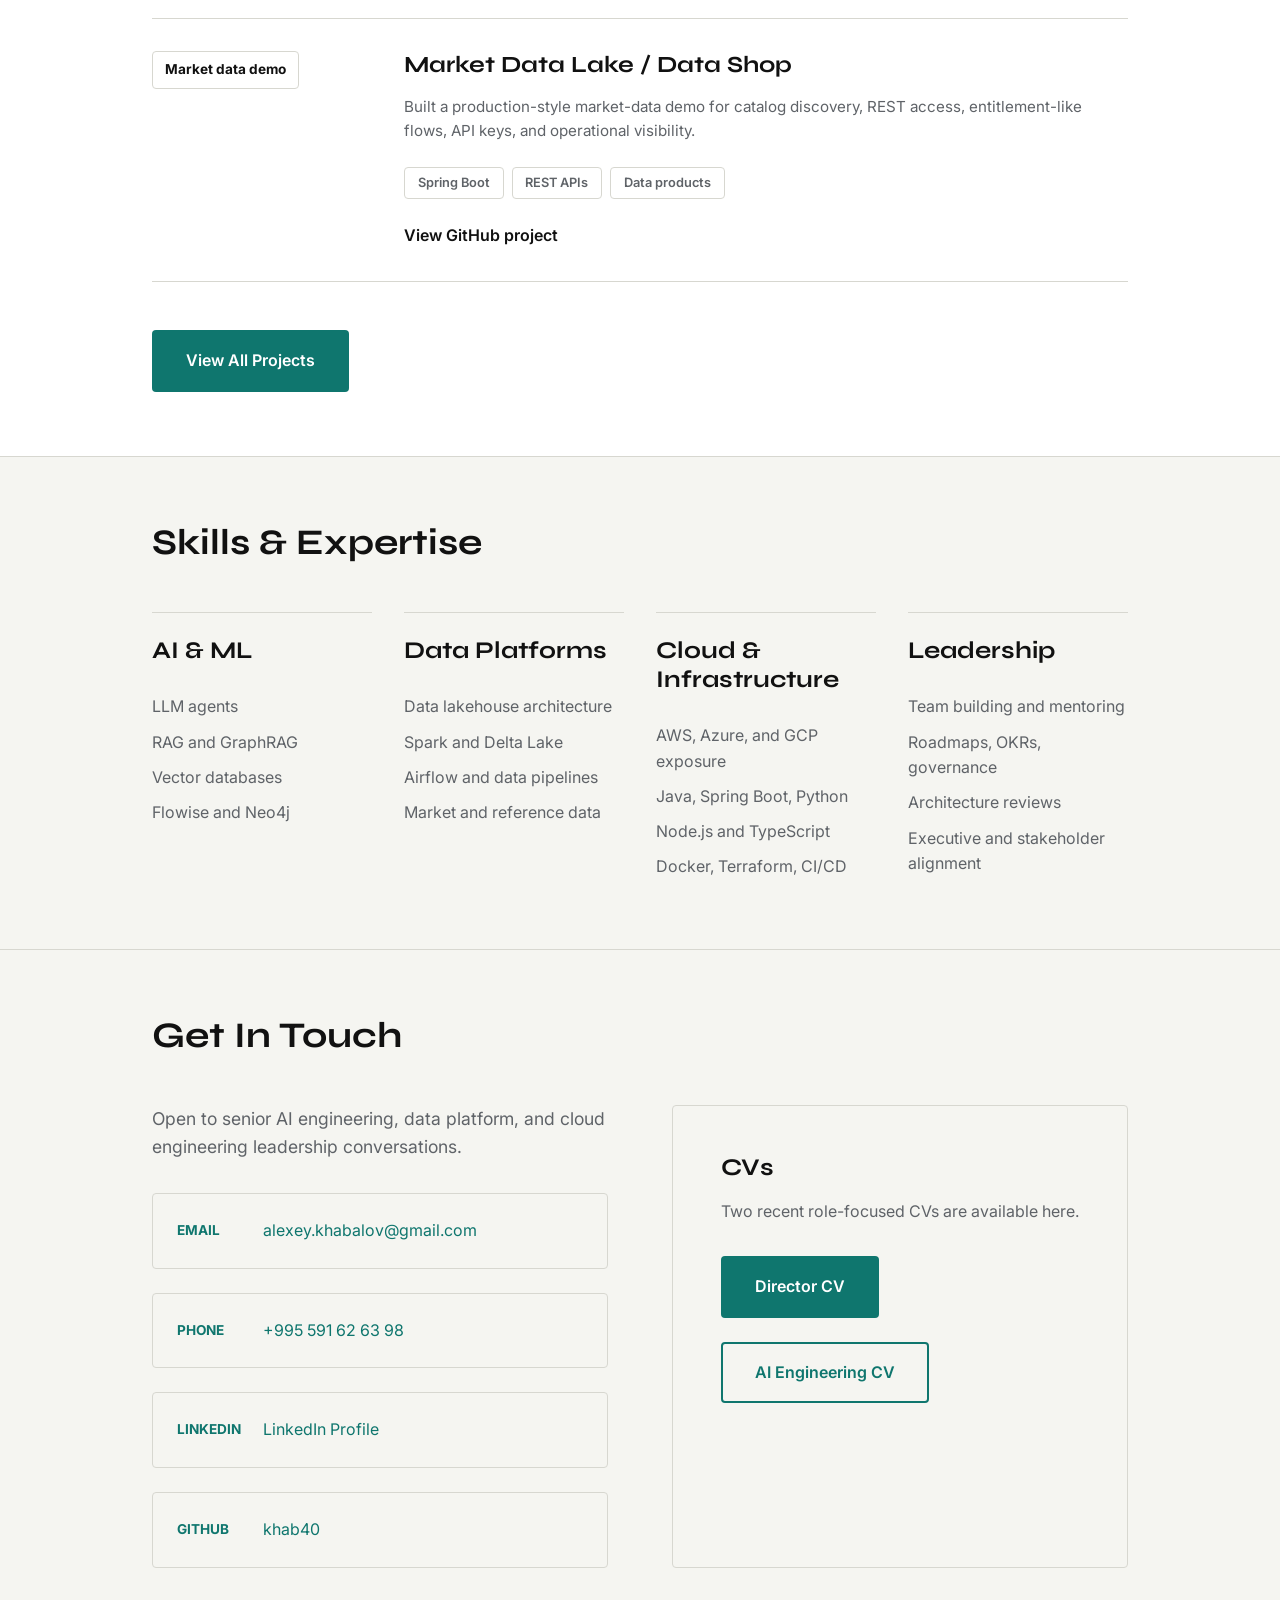
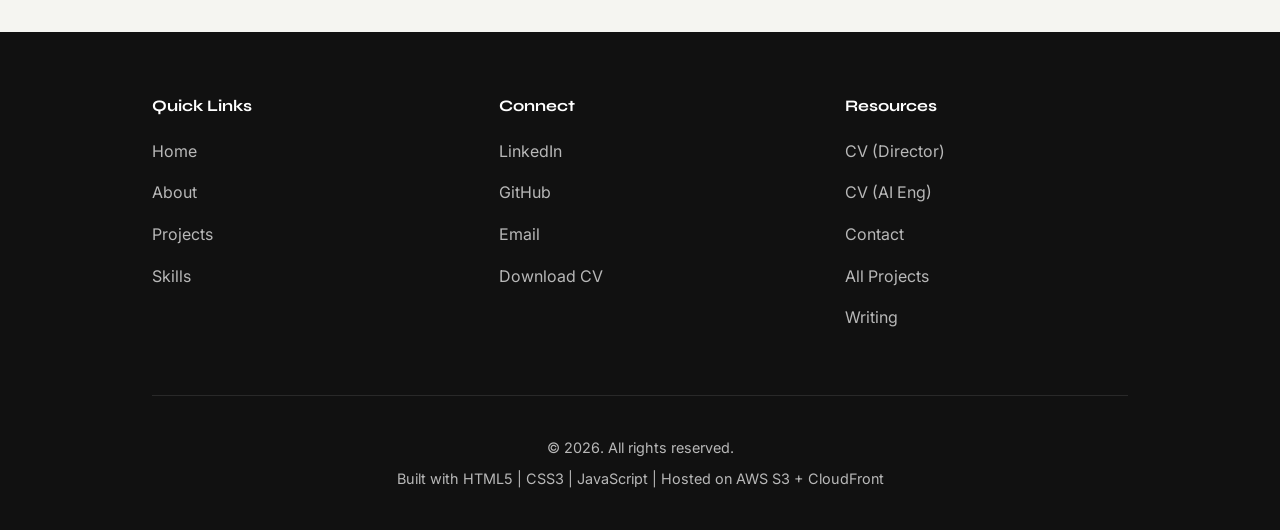
==== commit 06d47024: "Simplify site layout and fix Mermaid diagram" ====
--- a/index.html
+++ b/index.html
@@ -6,8 +6,29 @@
     <meta name="description" content="Alexey Khabalov - Director of AI &amp; Data Platforms, specializing in AI engineering, machine learning, and data systems architecture.">
     <meta name="keywords" content="AI Engineering, Data Platforms, Machine Learning, Engineering Leadership, Director">
     <meta name="author" content="Alexey Khabalov">
+    <meta name="theme-color" content="#f8f9fa" id="themeColorMeta">
+    <meta name="color-scheme" content="light dark">
+    <meta property="og:title" content="Alexey Khabalov - AI &amp; Data Platforms Director">
+    <meta property="og:description" content="AI engineering and data platform leadership portfolio for Alexey Khabalov.">
+    <meta property="og:url" content="https://khabalov.dev/">
+    <meta property="og:type" content="website">
     
     <title>Alexey Khabalov - AI &amp; Data Platforms Director</title>
+    <link rel="canonical" href="https://khabalov.dev/">
+    <script>
+        (function () {
+            var theme = 'light';
+            if (window.matchMedia) {
+                theme = window.matchMedia('(prefers-color-scheme: dark)').matches ? 'dark' : 'light';
+            } else {
+                var hour = new Date().getHours();
+                theme = hour >= 19 || hour < 7 ? 'dark' : 'light';
+            }
+            document.documentElement.dataset.theme = theme;
+            document.documentElement.style.colorScheme = theme;
+            document.getElementById('themeColorMeta').setAttribute('content', theme === 'dark' ? '#0d0d0d' : '#f8f9fa');
+        }());
+    </script>
     
     <link rel="preconnect" href="https://fonts.googleapis.com">
     <link rel="preconnect" href="https://fonts.gstatic.com" crossorigin>
@@ -41,7 +62,8 @@
     <section class="hero" id="hero">
         <div class="hero-content">
             <div class="hero-text">
-                <h1 class="hero-title">AI and Data Platform Leadership</h1>
+                <p class="hero-kicker">AI engineering / data platforms / FinTech</p>
+                <h1 class="hero-title">The AI and data platform leader for production systems.</h1>
                 <p class="hero-subtitle">Head of AI Engineering / Director of AI &amp; Data Platforms</p>
                 <p class="hero-description">
                     Engineering leader with 25+ years building FinTech, cloud, data, and AI-enabled platforms.
@@ -49,28 +71,20 @@
                     applied AI with reliable data foundations.
                 </p>
                 <div class="hero-buttons">
-                    <a href="#projects" class="btn btn-primary">View My Work</a>
-                    <a href="#contact" class="btn btn-secondary">Get in Touch</a>
-                </div>
-            </div>
-            <figure class="profile-visual">
-                <img src="images/alexey-khabalov.jpg" alt="Cloud and AI visual" class="profile-photo">
-                <figcaption class="profile-focus">
-                    <span>FinTech data platforms</span>
-                    <span>Applied AI systems</span>
-                    <span>Engineering leadership</span>
-                </figcaption>
-            </figure>
+                    <a href="#projects" class="btn btn-primary">View selected work</a>
+                    <a href="#contact" class="btn btn-secondary">Contact</a>
+                </div>
+            </div>
         </div>
     </section>
 
     <!-- About Section -->
     <section class="about" id="about">
         <div class="container">
-            <h2 class="section-title">About Me</h2>
+            <h2 class="section-title">Profile</h2>
             <div class="about-content">
                 <div class="about-text">
-                    <h3>Who I Am</h3>
+                    <h3>What I Build</h3>
                     <p>
                         I have built and scaled systems across dxFeed, DataArt, KONE, and Philip Morris, with recent
                         focus on market-data platforms, AWS lakehouse architecture, data products, and applied AI
@@ -81,34 +95,34 @@
                         scaled an AWS Data Lakehouse beyond 10PB, and connected that foundation to LLM, RAG,
                         GraphRAG, and vector-database work for financial-data workflows.
                     </p>
-                    <h3 style="margin-top: 2rem;">Key Highlights</h3>
+                    <h3 class="subsection-title">Operating Range</h3>
                     <ul class="highlights-list">
                         <li>Applied AI direction for LLM agents, RAG, GraphRAG, and AI-enabled analytics</li>
                         <li>Market-data lakehouse, ingestion, secure access, telemetry, billing, and data products</li>
                         <li>Cloud-native architecture across AWS, Kafka, ClickHouse, Snowflake, and APIs</li>
                         <li>Hiring, mentoring, roadmap execution, architecture reviews, and stakeholder alignment</li>
                     </ul>
-                    <div style="display: flex; gap: 1rem; flex-wrap: wrap; margin-top: 2rem;">
-                        <a href="docs/Alexey-Khabalov-Director-Senior-Engineering-Manager-AI-Data-Platforms-2026-05-22.PDF" class="btn btn-primary">Download CV (Director)</a>
-                        <a href="docs/Alexey-Khabalov-PLATA-Head-of-AI-Engineering-2026-05-22.PDF" class="btn btn-secondary">Download CV (AI Engineering)</a>
+                    <div class="cta-row">
+                        <a href="docs/Alexey-Khabalov-Director-Senior-Engineering-Manager-AI-Data-Platforms-2026-05-22.PDF" class="btn btn-primary">Director CV</a>
+                        <a href="docs/Alexey-Khabalov-PLATA-Head-of-AI-Engineering-2026-05-22.PDF" class="btn btn-secondary">AI Engineering CV</a>
                     </div>
                 </div>
                 <div class="about-stats">
                     <div class="stat-card">
                         <div class="stat-number">25+</div>
-                        <div class="stat-label">Years Experience</div>
+                        <div class="stat-label">Years</div>
                     </div>
                     <div class="stat-card">
                         <div class="stat-number">10PB+</div>
-                        <div class="stat-label">Lakehouse Scale</div>
+                        <div class="stat-label">Data Lakehouse</div>
                     </div>
                     <div class="stat-card">
                         <div class="stat-number">5</div>
-                        <div class="stat-label">Strategic Initiatives</div>
+                        <div class="stat-label">Initiatives</div>
                     </div>
                     <div class="stat-card">
                         <div class="stat-number">8</div>
-                        <div class="stat-label">Senior Engineers Led</div>
+                        <div class="stat-label">Engineers Led</div>
                     </div>
                 </div>
             </div>
@@ -184,7 +198,7 @@
                     </div>
                 </article>
             </div>
-            <div style="text-align: center; margin-top: 3rem;">
+            <div class="view-all-action">
                 <a href="about.html" class="btn btn-primary">View All Projects</a>
             </div>
         </div>
--- a/css/styles.css
+++ b/css/styles.css
@@ -4,16 +4,21 @@
 
 /* CSS Variables */
 :root {
+    color-scheme: light;
     --primary-color: #0f766e;
-    --secondary-color: #b45309;
-    --text-dark: #1a1a1a;
-    --text-light: #666666;
-    --bg-light: #f8f9fa;
+    --secondary-color: #111111;
+    --text-dark: #111111;
+    --text-light: #5f6368;
+    --bg-light: #f5f5f1;
     --bg-white: #ffffff;
-    --border-color: #e0e0e0;
-    --shadow-light: 0 2px 8px rgba(0, 0, 0, 0.1);
-    --shadow-medium: 0 4px 16px rgba(0, 0, 0, 0.15);
-    --shadow-large: 0 8px 32px rgba(0, 0, 0, 0.2);
+    --bg-hero: #f5f5f1;
+    --navbar-bg: rgba(255, 255, 255, 0.95);
+    --surface-raised: #ffffff;
+    --footer-bg: #111111;
+    --border-color: #d7d7d0;
+    --shadow-light: none;
+    --shadow-medium: none;
+    --shadow-large: none;
     
     --spacing-xs: 0.5rem;
     --spacing-sm: 1rem;
@@ -22,13 +27,29 @@
     --spacing-xl: 3rem;
     --spacing-2xl: 4rem;
     
-    --radius-sm: 6px;
-    --radius-md: 8px;
-    --radius-lg: 8px;
+    --radius-sm: 4px;
+    --radius-md: 4px;
+    --radius-lg: 4px;
     
     --transition-fast: 0.2s ease-out;
     --transition-normal: 0.3s ease-out;
     --transition-slow: 0.5s ease-out;
+}
+
+html[data-theme="dark"] {
+    color-scheme: dark;
+    --text-dark: #f5f5f1;
+    --text-light: #b7b7ad;
+    --bg-light: #151512;
+    --bg-white: #0f0f0d;
+    --bg-hero: #151512;
+    --navbar-bg: rgba(13, 13, 13, 0.95);
+    --surface-raised: #1a1a1a;
+    --footer-bg: #050505;
+    --border-color: #30302a;
+    --shadow-light: none;
+    --shadow-medium: none;
+    --shadow-large: none;
 }
 
 /* Reset & Base Styles */
@@ -91,7 +112,7 @@
 
 /* Container */
 .container {
-    max-width: 1200px;
+    max-width: 1040px;
     margin: 0 auto;
     padding: 0 var(--spacing-lg);
 }
@@ -100,12 +121,12 @@
 .btn {
     display: inline-block;
     padding: var(--spacing-sm) var(--spacing-lg);
-    border-radius: var(--radius-md);
+    border-radius: var(--radius-sm);
     font-weight: 600;
     font-size: 1rem;
     cursor: pointer;
     border: 2px solid transparent;
-    transition: all var(--transition-normal);
+    transition: background-color var(--transition-fast), color var(--transition-fast), border-color var(--transition-fast);
     text-align: center;
 }
 
@@ -116,8 +137,6 @@
 
 .btn-primary:hover {
     background-color: #115e59;
-    box-shadow: var(--shadow-medium);
-    transform: translateY(-2px);
 }
 
 .btn-secondary {
@@ -135,10 +154,10 @@
 .navbar {
     position: sticky;
     top: 0;
-    background: rgba(255, 255, 255, 0.95);
+    background: var(--navbar-bg);
     backdrop-filter: blur(10px);
     z-index: 1000;
-    box-shadow: 0 1px 3px rgba(0, 0, 0, 0.05);
+    border-bottom: 1px solid var(--border-color);
 }
 
 .navbar-container {
@@ -151,7 +170,7 @@
 }
 
 .logo {
-    font-size: 1.5rem;
+    font-size: 1.05rem;
     font-weight: 800;
     color: var(--text-dark);
 }
@@ -159,7 +178,7 @@
 .nav-links {
     display: flex;
     list-style: none;
-    gap: var(--spacing-lg);
+    gap: var(--spacing-md);
 }
 
 .nav-link {
@@ -170,22 +189,11 @@
 }
 
 .nav-link::after {
-    content: '';
-    position: absolute;
-    bottom: -5px;
-    left: 0;
-    width: 0;
-    height: 2px;
-    background: var(--primary-color);
-    transition: width var(--transition-normal);
+    display: none;
 }
 
 .nav-link:hover {
     color: var(--primary-color);
-}
-
-.nav-link:hover::after {
-    width: 100%;
 }
 
 .mobile-menu-toggle {
@@ -207,28 +215,36 @@
 
 /* Hero Section */
 .hero {
-    padding: var(--spacing-2xl) var(--spacing-lg);
-    min-height: calc(100vh - 160px);
+    padding: 6rem var(--spacing-lg) var(--spacing-2xl);
+    min-height: auto;
     display: flex;
     align-items: center;
-    background: linear-gradient(135deg, #f8f9fa 0%, #f0f2f5 100%);
+    background: var(--bg-hero);
 }
 
 .hero-content {
-    max-width: 1200px;
+    max-width: 1040px;
     margin: 0 auto;
     width: 100%;
-    display: grid;
-    grid-template-columns: 1fr 1fr;
-    gap: var(--spacing-2xl);
-    align-items: center;
+    display: block;
+}
+
+.hero-text {
+    max-width: 860px;
+}
+
+.hero-kicker {
+    color: var(--primary-color);
+    font-size: 0.95rem;
+    font-weight: 700;
+    margin-bottom: var(--spacing-md);
 }
 
 .hero-title {
-    background: linear-gradient(135deg, var(--primary-color) 0%, var(--secondary-color) 100%);
-    -webkit-background-clip: text;
-    -webkit-text-fill-color: transparent;
-    background-clip: text;
+    color: var(--text-dark);
+    font-size: clamp(3rem, 8vw, 6.8rem);
+    letter-spacing: 0;
+    max-width: 900px;
     margin-bottom: var(--spacing-md);
 }
 
@@ -240,62 +256,39 @@
 }
 
 .hero-description {
-    font-size: 1.1rem;
+    font-size: 1.2rem;
     line-height: 1.8;
     margin-bottom: var(--spacing-lg);
     color: var(--text-light);
-}
-
-.hero-buttons {
-    display: flex;
-    gap: var(--spacing-md);
-    flex-wrap: wrap;
-}
-
-.profile-visual {
-    margin: 0;
-    min-height: 0;
-}
-
-.profile-photo {
-    width: 100%;
-    aspect-ratio: 1;
-    object-fit: cover;
-    border-radius: var(--radius-lg);
-    box-shadow: var(--shadow-large);
-    display: block;
-}
-
-.profile-focus {
-    background: var(--text-dark);
-    border-radius: var(--radius-md);
-    color: white;
-    display: flex;
-    flex-wrap: wrap;
-    gap: var(--spacing-xs);
-    margin: calc(var(--spacing-lg) * -1) var(--spacing-md) 0;
-    padding: var(--spacing-md);
-    position: relative;
-}
-
-.profile-focus span {
-    border: 1px solid rgba(255, 255, 255, 0.24);
-    border-radius: var(--radius-sm);
-    color: white;
-    font-size: 0.85rem;
-    font-weight: 600;
-    padding: 0.35rem 0.65rem;
+    max-width: 760px;
+}
+
+.page-hero {
+    background: var(--bg-hero);
+    padding: 6rem var(--spacing-lg) var(--spacing-2xl);
+}
+
+.page-hero h1 {
+    font-size: clamp(3rem, 8vw, 6.8rem);
+}
+
+.page-hero p {
+    color: var(--text-light);
+    font-size: 1.2rem;
+    line-height: 1.8;
+    max-width: 760px;
 }
 
 /* Sections */
 section {
+    border-top: 1px solid var(--border-color);
     padding: var(--spacing-2xl) var(--spacing-lg);
 }
 
 .section-title {
-    text-align: center;
-    font-size: 2.5rem;
-    margin-bottom: var(--spacing-2xl);
+    text-align: left;
+    font-size: 2.25rem;
+    margin-bottom: var(--spacing-xl);
     color: var(--text-dark);
 }
 
@@ -311,9 +304,13 @@
 }
 
 .about-text h3 {
-    color: var(--primary-color);
+    color: var(--text-dark);
     margin-bottom: var(--spacing-md);
     font-size: 1.5rem;
+}
+
+.subsection-title {
+    margin-top: 2rem;
 }
 
 .about-text p {
@@ -337,25 +334,18 @@
     display: grid;
     grid-template-columns: 1fr 1fr;
     gap: var(--spacing-md);
+    align-content: start;
 }
 
 .stat-card {
-    background: var(--bg-light);
-    padding: var(--spacing-lg);
-    border-radius: var(--radius-md);
-    text-align: center;
-    transition: all var(--transition-normal);
-}
-
-.stat-card:hover {
-    background: var(--primary-color);
-    color: white;
-    transform: translateY(-5px);
-    box-shadow: var(--shadow-medium);
+    background: transparent;
+    border-top: 2px solid var(--text-dark);
+    padding: var(--spacing-md) 0 0;
+    text-align: left;
 }
 
 .stat-number {
-    font-size: 2.5rem;
+    font-size: 2rem;
     font-weight: 800;
     margin-bottom: var(--spacing-sm);
     font-family: 'Syne', sans-serif;
@@ -363,102 +353,53 @@
 
 .stat-label {
     font-size: 0.9rem;
-    text-transform: uppercase;
+    text-transform: none;
     letter-spacing: 0;
     font-weight: 600;
 }
 
 /* Projects Section */
 .projects {
-    background: var(--bg-light);
+    background: var(--bg-white);
 }
 
 .projects-grid {
     display: grid;
-    grid-template-columns: repeat(3, 1fr);
+    grid-template-columns: 1fr;
+    gap: 0;
+    border-top: 1px solid var(--border-color);
+}
+
+.project-card {
+    background: transparent;
+    border-bottom: 1px solid var(--border-color);
+    border-radius: 0;
+    display: grid;
+    grid-template-columns: 220px 1fr;
     gap: var(--spacing-lg);
-}
-
-.project-card {
-    background: var(--bg-white);
-    border-radius: var(--radius-lg);
-    overflow: hidden;
-    box-shadow: var(--shadow-light);
-    transition: all var(--transition-normal);
-    display: flex;
-    flex-direction: column;
-}
-
-.project-card:hover {
-    box-shadow: var(--shadow-large);
-    transform: translateY(-8px);
+    padding: var(--spacing-lg) 0;
 }
 
 .project-signal {
-    width: 100%;
-    aspect-ratio: 16/9;
-    overflow: hidden;
-    align-items: flex-end;
-    display: flex;
-    isolation: isolate;
-    padding: var(--spacing-lg);
-    position: relative;
-}
-
-.project-signal::after {
-    background: rgba(255, 255, 255, 0.16);
-    content: '';
-    inset: 1.25rem;
-    position: absolute;
-    transform: translate(1.4rem, -1.4rem);
-    transition: transform var(--transition-normal);
-    z-index: -1;
+    align-items: flex-start;
+    background: transparent;
+    display: flex;
+    padding: 0;
 }
 
 .project-signal span {
-    background: rgba(16, 24, 40, 0.8);
+    background: transparent;
+    border: 1px solid var(--border-color);
     border-radius: var(--radius-sm);
-    color: white;
+    color: var(--text-dark);
     display: inline-block;
     font-size: 0.85rem;
     font-weight: 700;
     padding: 0.45rem 0.75rem;
 }
 
-.signal-finance {
-    background: linear-gradient(135deg, #134e4a 0%, #0f766e 55%, #ccfbf1 100%);
-}
-
-.signal-agent {
-    background: linear-gradient(135deg, #7c2d12 0%, #c2410c 52%, #fed7aa 100%);
-}
-
-.signal-model {
-    background: linear-gradient(135deg, #312e81 0%, #4338ca 48%, #c7d2fe 100%);
-}
-
-.signal-data {
-    background: linear-gradient(135deg, #0f172a 0%, #0369a1 52%, #bae6fd 100%);
-}
-
-.signal-cloud {
-    background: linear-gradient(135deg, #365314 0%, #65a30d 52%, #ecfccb 100%);
-}
-
-.signal-delivery {
-    background: linear-gradient(135deg, #701a75 0%, #a21caf 52%, #f5d0fe 100%);
-}
-
-.signal-kone {
-    background: linear-gradient(135deg, #075985 0%, #0284c7 52%, #e0f2fe 100%);
-}
-
-.project-card:hover .project-signal::after {
-    transform: translate(0.65rem, -0.65rem);
-}
-
 .project-content {
-    padding: var(--spacing-lg);
+    padding: 0;
     display: flex;
     flex: 1;
     flex-direction: column;
@@ -467,6 +408,7 @@
 .project-content h3 {
     margin-bottom: var(--spacing-sm);
     color: var(--text-dark);
+    font-size: 1.45rem;
 }
 
 .project-content p {
@@ -483,8 +425,9 @@
 
 .tag {
     display: inline-block;
-    background: var(--bg-light);
-    color: var(--primary-color);
+    background: transparent;
+    border: 1px solid var(--border-color);
+    color: var(--text-light);
     padding: 0.3rem 0.8rem;
     border-radius: var(--radius-sm);
     font-size: 0.8rem;
@@ -493,7 +436,7 @@
 
 .project-link {
     font-weight: 600;
-    color: var(--primary-color);
+    color: var(--text-dark);
     display: inline-block;
     transition: all var(--transition-fast);
     margin-top: auto;
@@ -512,8 +455,8 @@
 }
 
 .project-link:hover {
-    color: var(--secondary-color);
-    transform: translateX(5px);
+    color: var(--primary-color);
+    transform: none;
 }
 
 /* Writing Section */
@@ -528,7 +471,7 @@
 }
 
 .writing-card {
-    background: var(--bg-light);
+    background: transparent;
     border: 1px solid var(--border-color);
     border-radius: var(--radius-md);
     display: flex;
@@ -551,7 +494,7 @@
 
 /* Skills Section */
 .skills {
-    background: var(--bg-white);
+    background: var(--bg-light);
 }
 
 .skills-grid {
@@ -561,26 +504,14 @@
 }
 
 .skill-category {
-    background: var(--bg-light);
-    padding: var(--spacing-lg);
-    border-radius: var(--radius-md);
-    transition: all var(--transition-normal);
-}
-
-.skill-category:hover {
-    background: var(--primary-color);
-    color: white;
-    transform: translateY(-5px);
-    box-shadow: var(--shadow-medium);
+    background: transparent;
+    border-top: 1px solid var(--border-color);
+    padding: var(--spacing-md) 0 0;
 }
 
 .skill-category h3 {
-    color: var(--primary-color);
-    margin-bottom: var(--spacing-md);
-}
-
-.skill-category:hover h3 {
-    color: white;
+    color: var(--text-dark);
+    margin-bottom: var(--spacing-md);
 }
 
 .skill-category ul {
@@ -590,10 +521,6 @@
 .skill-category li {
     padding: 0.3rem 0;
     color: var(--text-light);
-}
-
-.skill-category:hover li {
-    color: rgba(255, 255, 255, 0.9);
 }
 
 /* Contact Section */
@@ -623,7 +550,8 @@
     align-items: center;
     gap: var(--spacing-sm);
     padding: var(--spacing-md);
-    background: var(--bg-white);
+    background: transparent;
+    border: 1px solid var(--border-color);
     border-radius: var(--radius-md);
     transition: all var(--transition-normal);
 }
@@ -636,7 +564,7 @@
 .contact-link:hover {
     background: var(--primary-color);
     color: white;
-    transform: translateX(5px);
+    transform: none;
 }
 
 .contact-link .icon {
@@ -655,8 +583,19 @@
     color: white;
 }
 
+.cta-row {
+    display: flex;
+    flex-wrap: wrap;
+    gap: 1rem;
+    margin-top: 2rem;
+}
+
+.view-all-action {
+    margin-top: 3rem;
+}
+
 .contact-panel {
-    background: var(--bg-white);
+    background: transparent;
     border: 1px solid var(--border-color);
     border-radius: var(--radius-md);
     padding: var(--spacing-xl);
@@ -692,12 +631,14 @@
 
 .form-group input,
 .form-group textarea {
+    background: var(--surface-raised);
     padding: var(--spacing-sm);
     border: 2px solid var(--border-color);
     border-radius: var(--radius-md);
     font-family: 'Inter', sans-serif;
     font-size: 1rem;
     transition: all var(--transition-fast);
+    color: var(--text-dark);
 }
 
 .form-group input:focus,
@@ -709,7 +650,7 @@
 
 /* Footer */
 .footer {
-    background: var(--text-dark);
+    background: var(--footer-bg);
     color: white;
     padding: var(--spacing-2xl) var(--spacing-lg) var(--spacing-lg);
 }
@@ -759,6 +700,39 @@
     font-size: 0.85rem;
 }
 
+/* Error Page */
+.error-page {
+    align-items: center;
+    background: var(--bg-hero);
+    display: flex;
+    min-height: calc(100vh - 80px);
+    padding: var(--spacing-2xl) var(--spacing-lg);
+}
+
+.error-content {
+    max-width: 760px;
+}
+
+.error-content .error-code {
+    color: var(--primary-color);
+    font-family: 'Syne', sans-serif;
+    font-size: 7rem;
+    font-weight: 800;
+    line-height: 1;
+    margin-bottom: var(--spacing-md);
+}
+
+.error-content h1 {
+    color: var(--text-dark);
+    font-size: 3rem;
+}
+
+.error-content p {
+    font-size: 1.1rem;
+    line-height: 1.8;
+    margin-bottom: var(--spacing-lg);
+}
+
 /* Utility Classes */
 .text-center {
     text-align: center;
--- a/css/responsive.css
+++ b/css/responsive.css
@@ -25,11 +25,10 @@
         top: 60px;
         left: 0;
         right: 0;
-        background: white;
+        background: var(--bg-white);
         flex-direction: column;
         gap: 0;
         padding: var(--spacing-lg) 0;
-        box-shadow: 0 8px 16px rgba(0, 0, 0, 0.1);
         border-bottom: 1px solid var(--border-color);
     }
 
@@ -69,11 +68,6 @@
         flex-direction: column;
     }
 
-    .profile-focus {
-        margin-left: var(--spacing-sm);
-        margin-right: var(--spacing-sm);
-    }
-
     .btn {
         width: 100%;
     }
@@ -90,6 +84,11 @@
 
     /* Projects */
     .projects-grid {
+        grid-template-columns: 1fr;
+        gap: var(--spacing-md);
+    }
+
+    .project-card {
         grid-template-columns: 1fr;
         gap: var(--spacing-md);
     }
@@ -123,6 +122,14 @@
 
     .section-title {
         font-size: 1.8rem;
+    }
+
+    .error-content .error-code {
+        font-size: 5rem;
+    }
+
+    .error-content h1 {
+        font-size: 2.25rem;
     }
 }
 
@@ -186,11 +193,6 @@
         gap: var(--spacing-sm);
     }
 
-    .profile-focus {
-        margin-top: calc(var(--spacing-md) * -1);
-        padding: var(--spacing-sm);
-    }
-
     /* About */
     .about-stats {
         grid-template-columns: 1fr;
@@ -205,12 +207,8 @@
     }
 
     /* Projects */
-    .project-card {
-        border-radius: var(--radius-md);
-    }
-
     .project-content {
-        padding: var(--spacing-md);
+        padding: 0;
     }
 
     .project-content h3 {
@@ -262,6 +260,18 @@
     .section-title {
         font-size: 1.4rem;
         margin-bottom: var(--spacing-lg);
+    }
+
+    .error-page {
+        min-height: auto;
+    }
+
+    .error-content .error-code {
+        font-size: 4rem;
+    }
+
+    .error-content h1 {
+        font-size: 1.8rem;
     }
 }
 
@@ -327,46 +337,3 @@
         font-size: 3rem;
     }
 }
-
-/* Dark mode support (if user prefers) */
-@media (prefers-color-scheme: dark) {
-    :root {
-        --text-dark: #f0f0f0;
-        --text-light: #b0b0b0;
-        --bg-light: #1a1a1a;
-        --bg-white: #0d0d0d;
-        --border-color: #333;
-    }
-
-    body {
-        background-color: var(--bg-white);
-        color: var(--text-dark);
-    }
-
-    .navbar {
-        background: rgba(13, 13, 13, 0.95);
-    }
-
-    .hero {
-        background: linear-gradient(135deg, #1a1a1a 0%, #0d0d0d 100%);
-    }
-
-    .profile-focus {
-        background: #151515;
-    }
-
-    .project-card,
-    .contact-panel,
-    .contact-link,
-    .form-group input,
-    .form-group textarea {
-        background: #1a1a1a;
-        color: var(--text-dark);
-        border-color: #333;
-    }
-
-    .form-group input:focus,
-    .form-group textarea:focus {
-        box-shadow: 0 0 0 3px rgba(0, 102, 255, 0.2);
-    }
-}
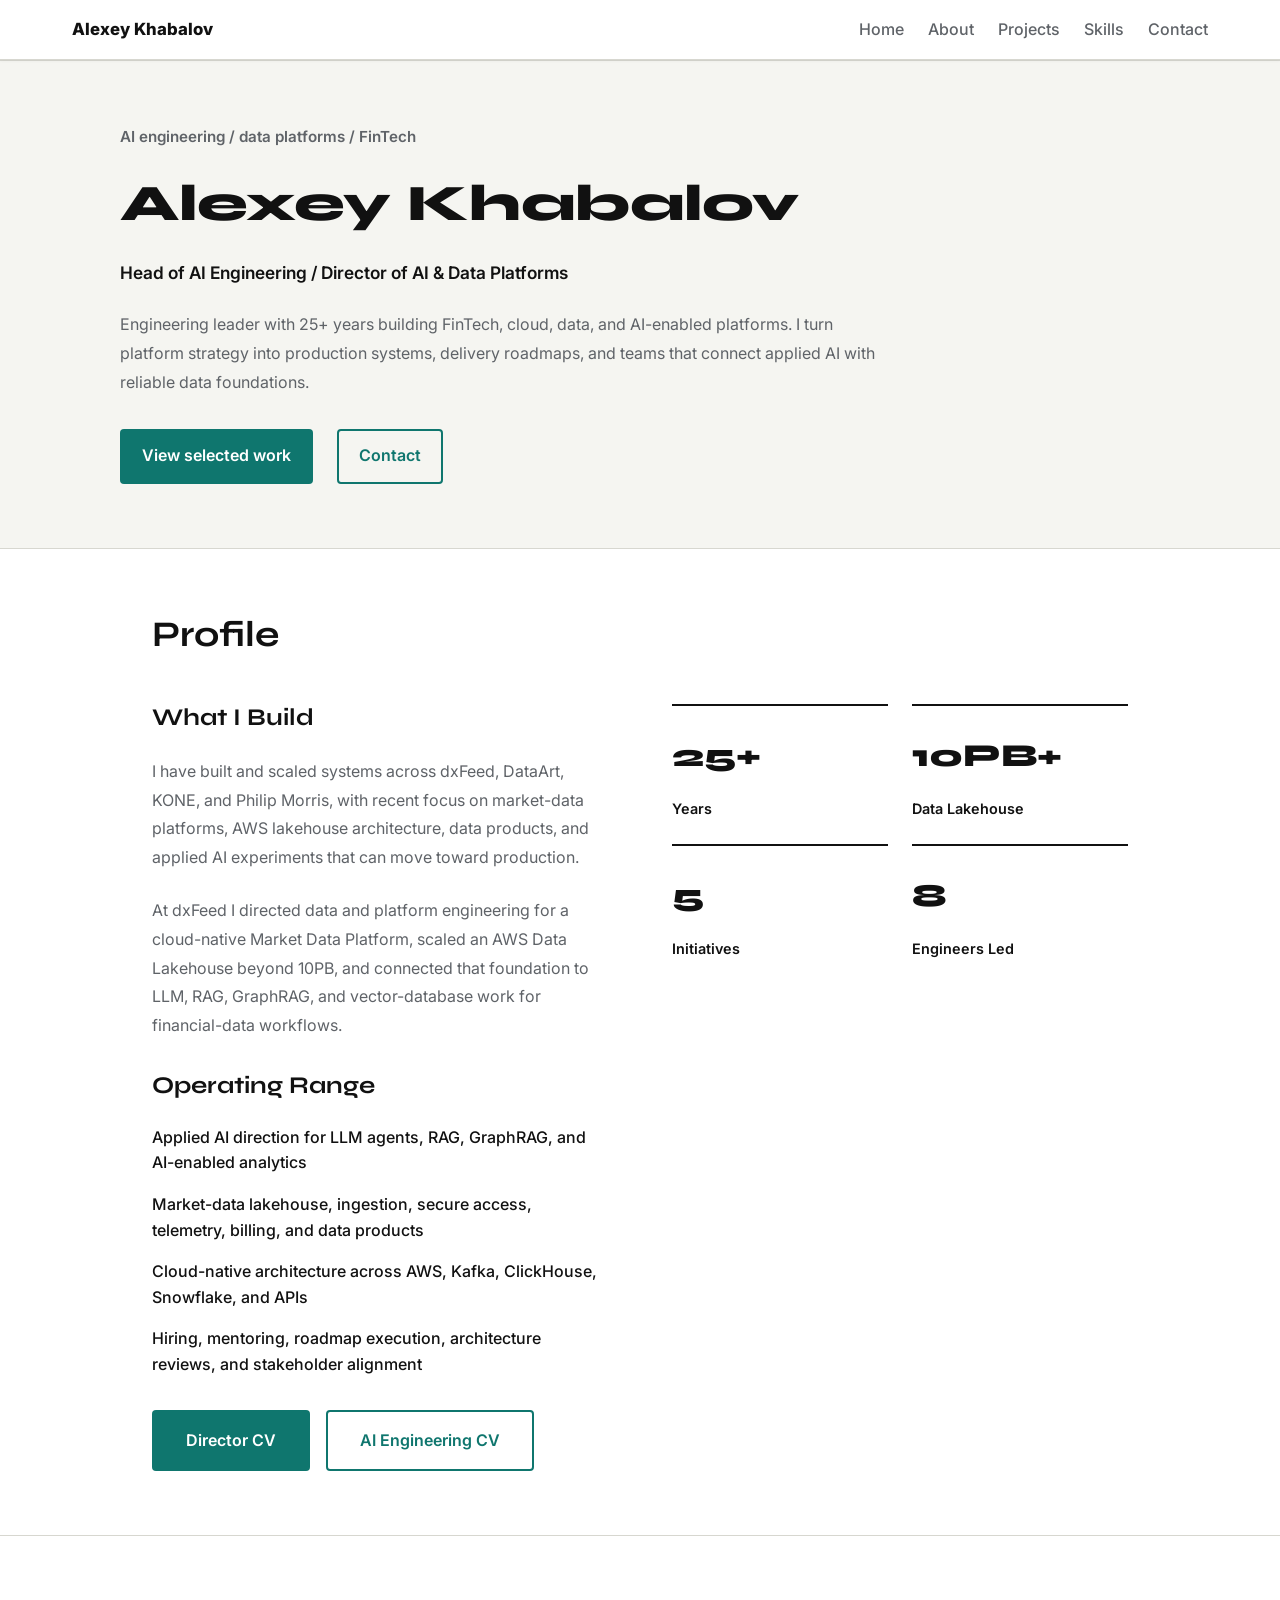
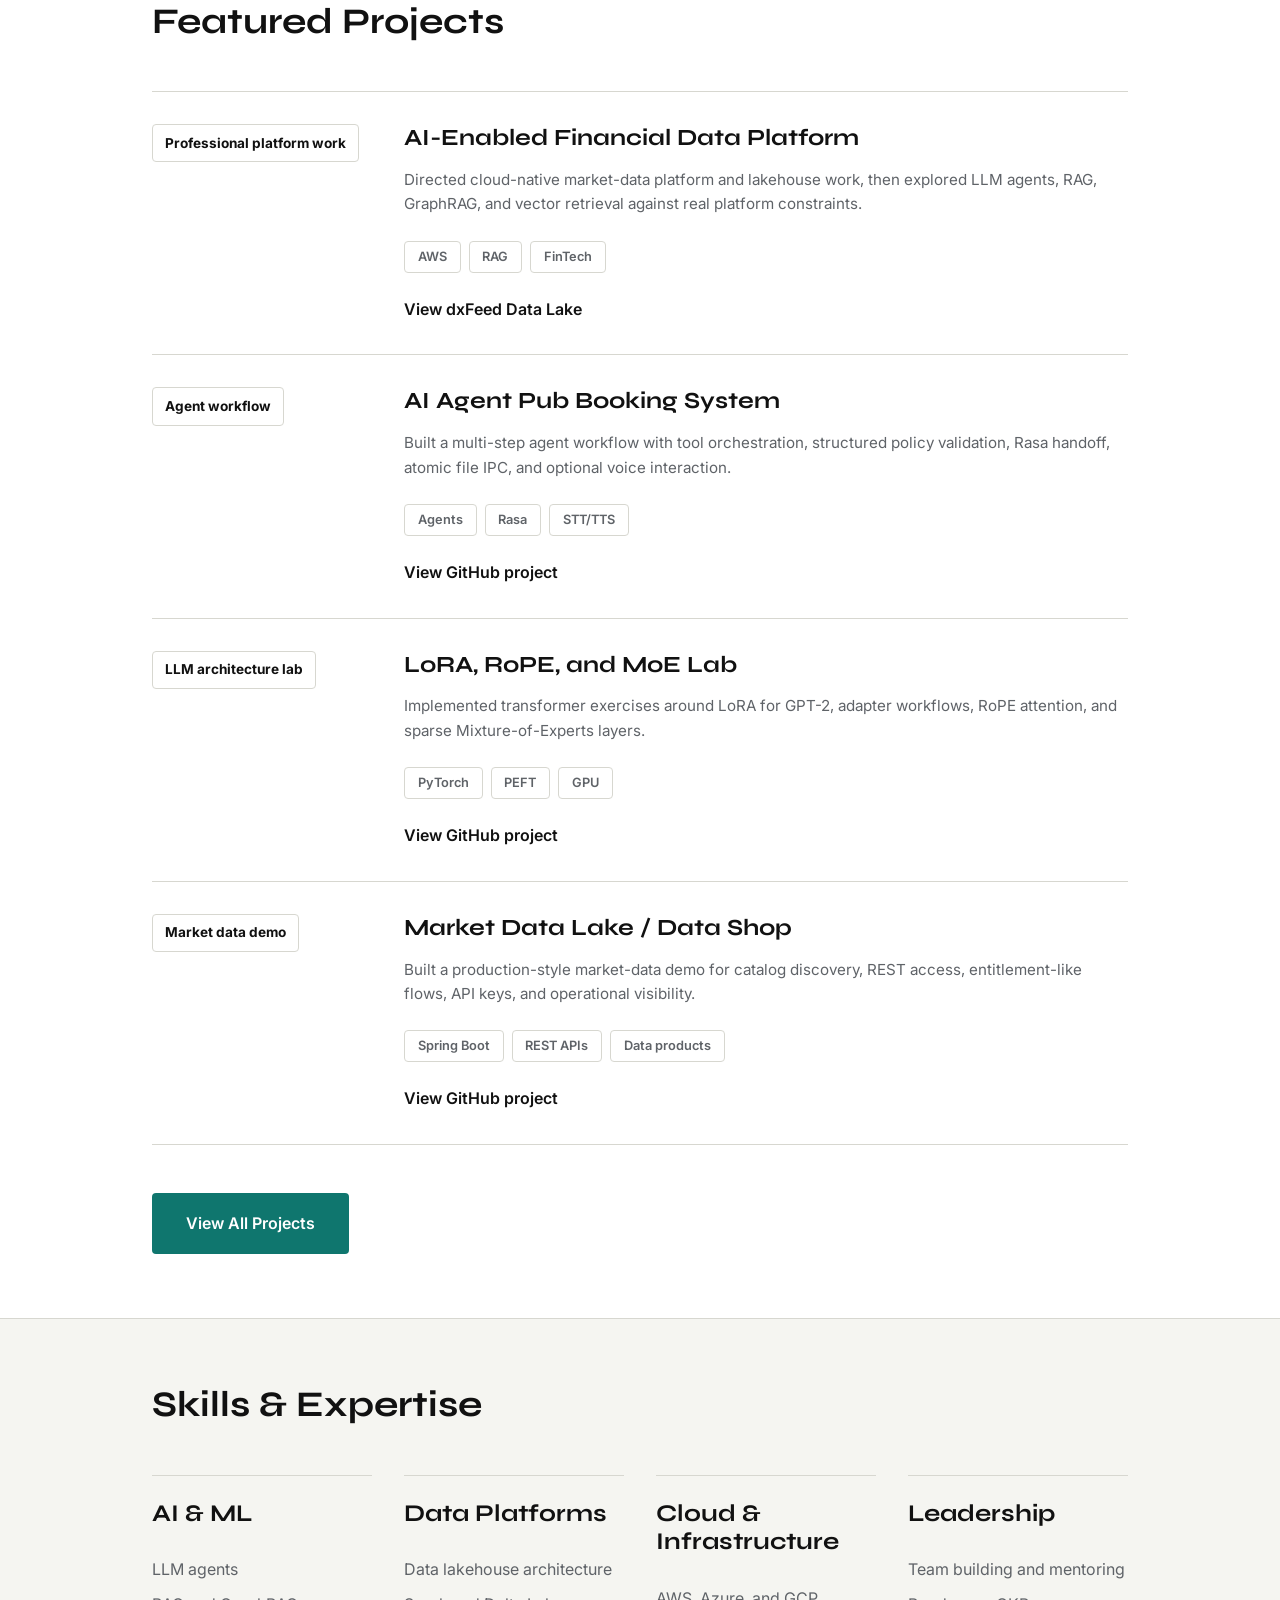
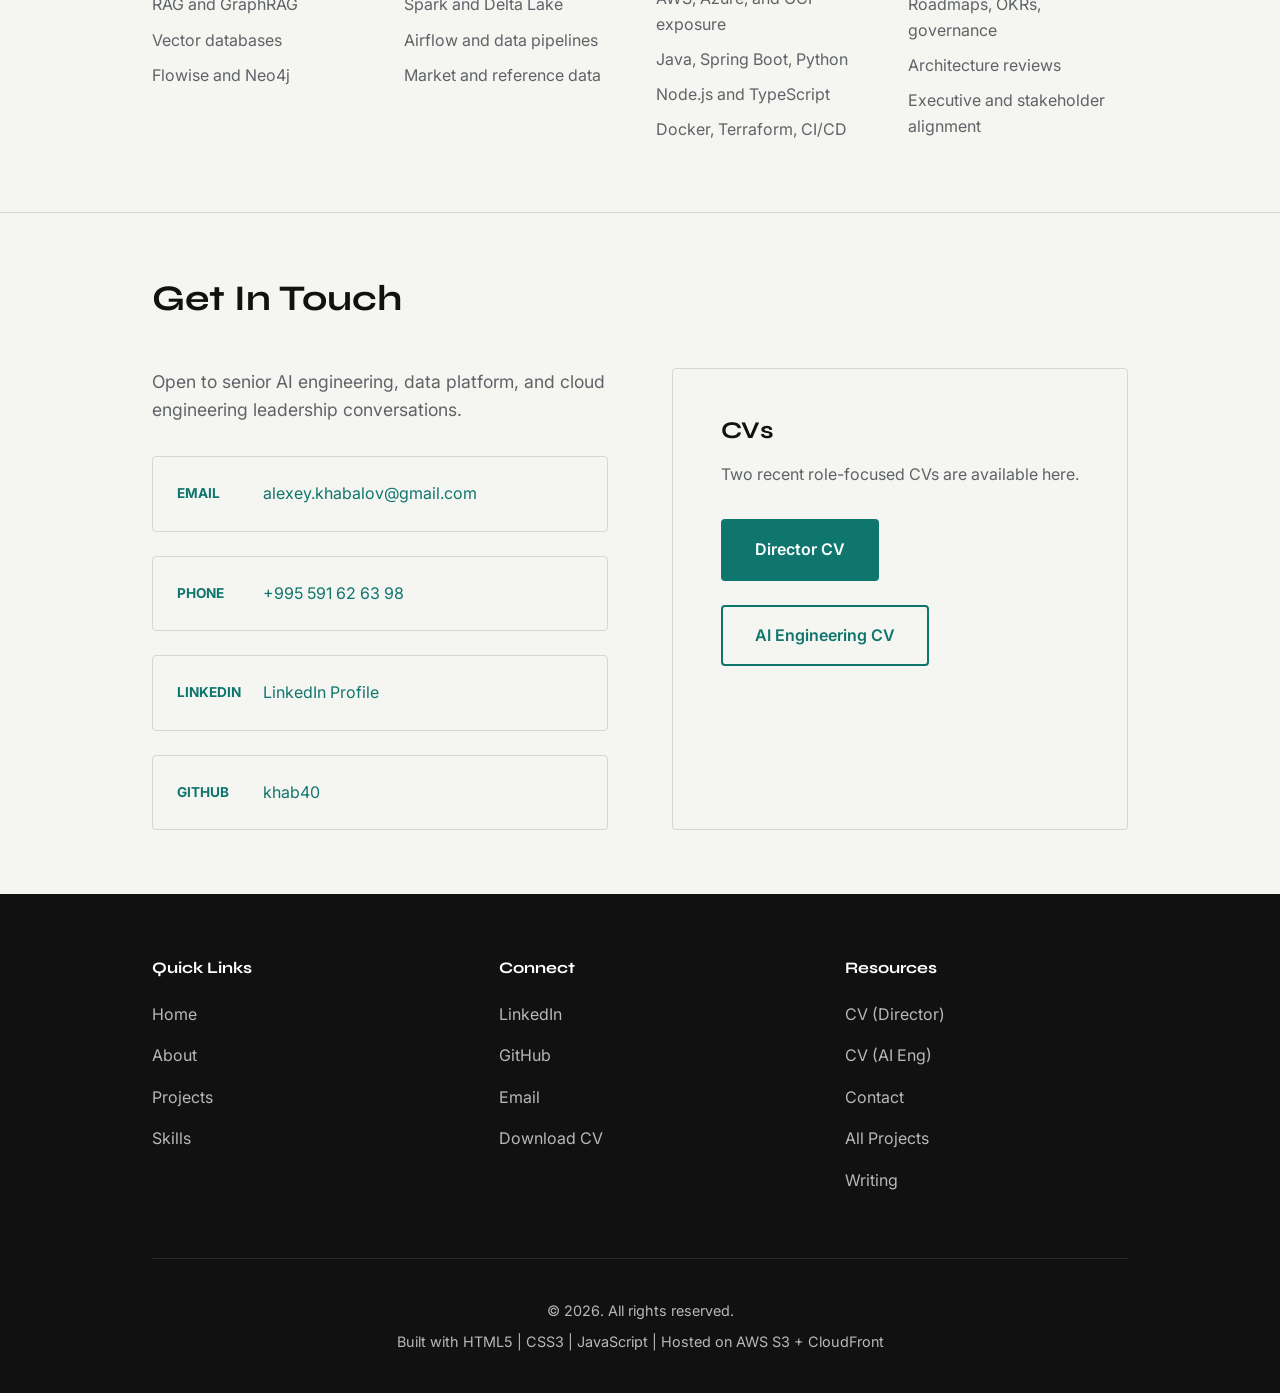
==== commit 17b216b4: "Refine homepage hero and add favicon" ====
--- a/index.html
+++ b/index.html
@@ -6,7 +6,7 @@
     <meta name="description" content="Alexey Khabalov - Director of AI &amp; Data Platforms, specializing in AI engineering, machine learning, and data systems architecture.">
     <meta name="keywords" content="AI Engineering, Data Platforms, Machine Learning, Engineering Leadership, Director">
     <meta name="author" content="Alexey Khabalov">
-    <meta name="theme-color" content="#f8f9fa" id="themeColorMeta">
+    <meta name="theme-color" content="#f5f5f1" id="themeColorMeta">
     <meta name="color-scheme" content="light dark">
     <meta property="og:title" content="Alexey Khabalov - AI &amp; Data Platforms Director">
     <meta property="og:description" content="AI engineering and data platform leadership portfolio for Alexey Khabalov.">
@@ -15,6 +15,7 @@
     
     <title>Alexey Khabalov - AI &amp; Data Platforms Director</title>
     <link rel="canonical" href="https://khabalov.dev/">
+    <link rel="icon" href="favicon.svg" type="image/svg+xml">
     <script>
         (function () {
             var theme = 'light';
@@ -26,7 +27,7 @@
             }
             document.documentElement.dataset.theme = theme;
             document.documentElement.style.colorScheme = theme;
-            document.getElementById('themeColorMeta').setAttribute('content', theme === 'dark' ? '#0d0d0d' : '#f8f9fa');
+            document.getElementById('themeColorMeta').setAttribute('content', theme === 'dark' ? '#0d0d0d' : '#f5f5f1');
         }());
     </script>
     
@@ -63,7 +64,7 @@
         <div class="hero-content">
             <div class="hero-text">
                 <p class="hero-kicker">AI engineering / data platforms / FinTech</p>
-                <h1 class="hero-title">The AI and data platform leader for production systems.</h1>
+                <h1 class="hero-title">Alexey Khabalov</h1>
                 <p class="hero-subtitle">Head of AI Engineering / Director of AI &amp; Data Platforms</p>
                 <p class="hero-description">
                     Engineering leader with 25+ years building FinTech, cloud, data, and AI-enabled platforms.
--- a/css/styles.css
+++ b/css/styles.css
@@ -215,7 +215,7 @@
 
 /* Hero Section */
 .hero {
-    padding: 6rem var(--spacing-lg) var(--spacing-2xl);
+    padding: 4rem var(--spacing-lg) var(--spacing-2xl);
     min-height: auto;
     display: flex;
     align-items: center;
@@ -230,37 +230,47 @@
 }
 
 .hero-text {
-    max-width: 860px;
+    max-width: 760px;
 }
 
 .hero-kicker {
-    color: var(--primary-color);
+    color: var(--text-light);
     font-size: 0.95rem;
-    font-weight: 700;
+    font-weight: 600;
     margin-bottom: var(--spacing-md);
 }
 
 .hero-title {
     color: var(--text-dark);
-    font-size: clamp(3rem, 8vw, 6.8rem);
+    font-size: clamp(2.1rem, 4vw, 3.2rem);
     letter-spacing: 0;
-    max-width: 900px;
+    max-width: 760px;
     margin-bottom: var(--spacing-md);
 }
 
 .hero-subtitle {
-    font-size: 1.3rem;
+    font-size: 1.08rem;
     font-weight: 600;
     color: var(--text-dark);
     margin-bottom: var(--spacing-md);
 }
 
 .hero-description {
-    font-size: 1.2rem;
+    font-size: 1rem;
     line-height: 1.8;
     margin-bottom: var(--spacing-lg);
     color: var(--text-light);
     max-width: 760px;
+}
+
+.hero-buttons {
+    display: flex;
+    flex-wrap: wrap;
+    gap: var(--spacing-md);
+}
+
+.hero-buttons .btn {
+    padding: 0.8rem 1.25rem;
 }
 
 .page-hero {
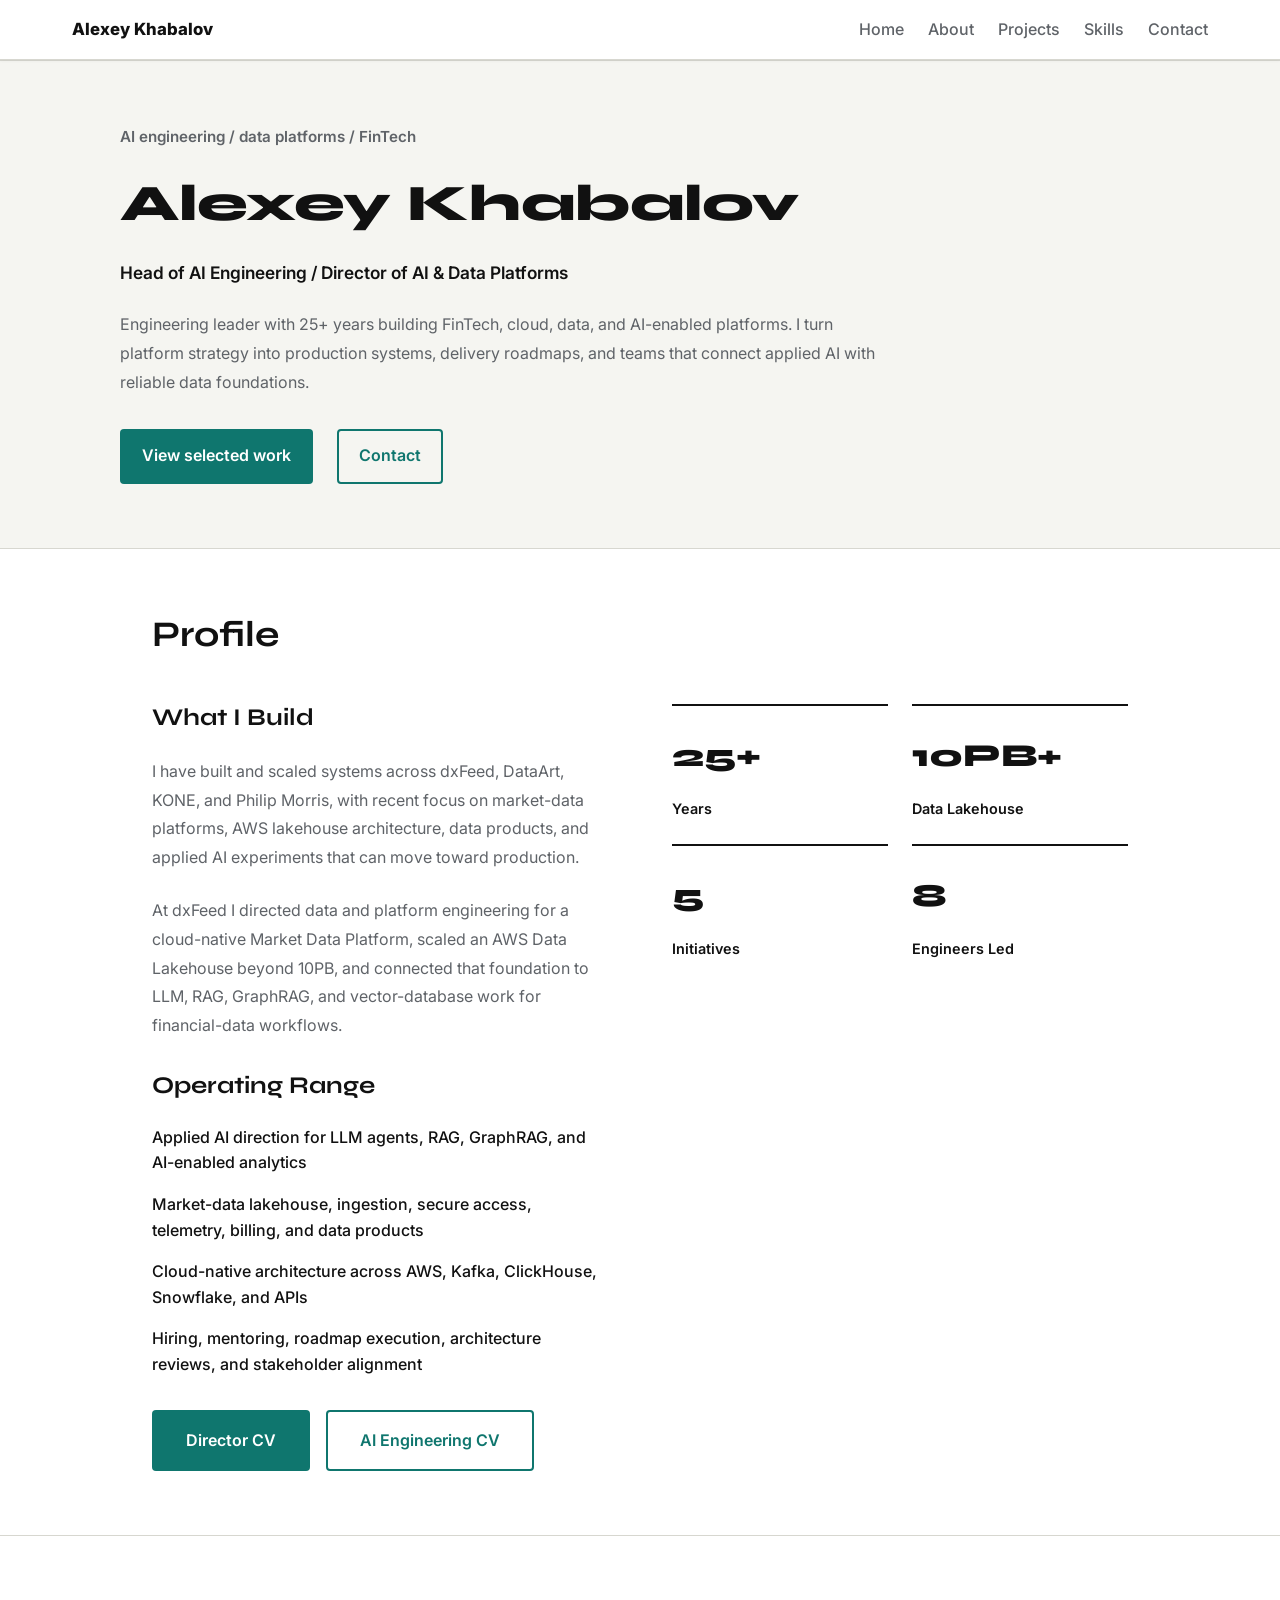
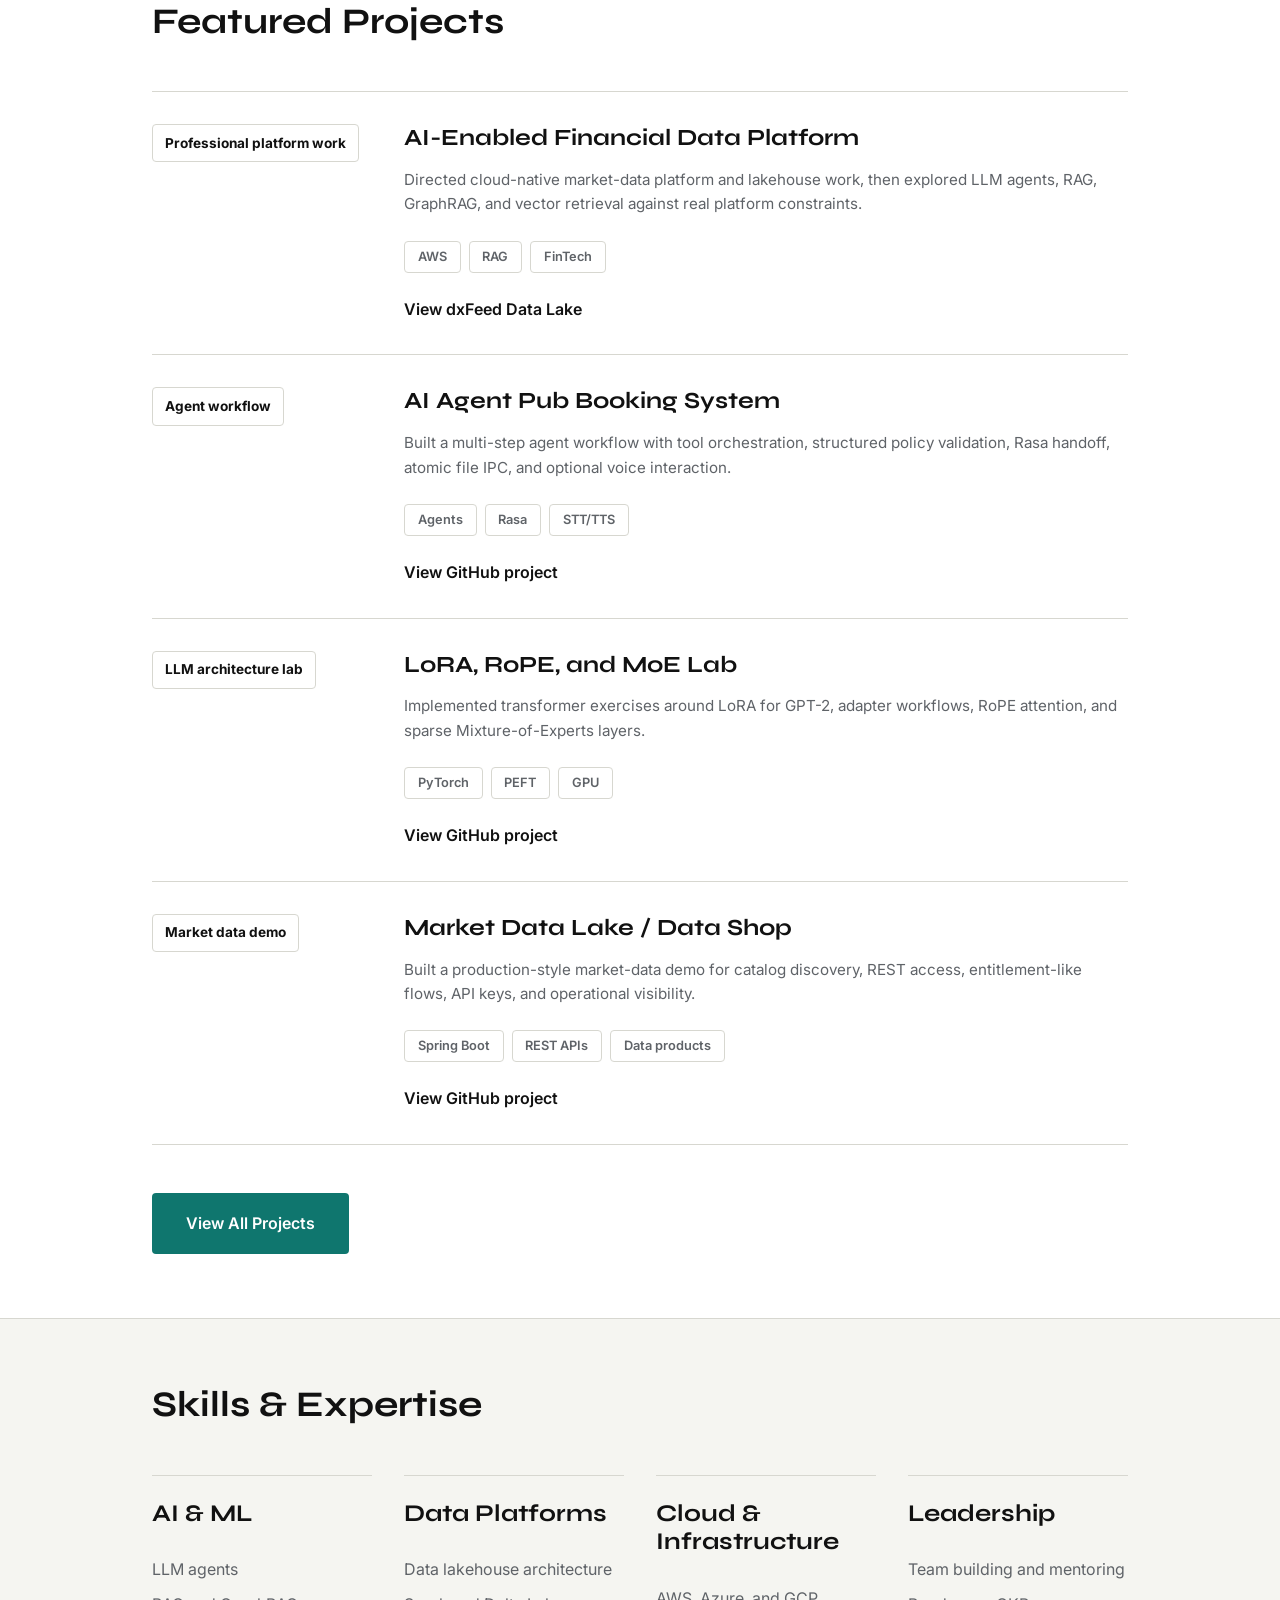
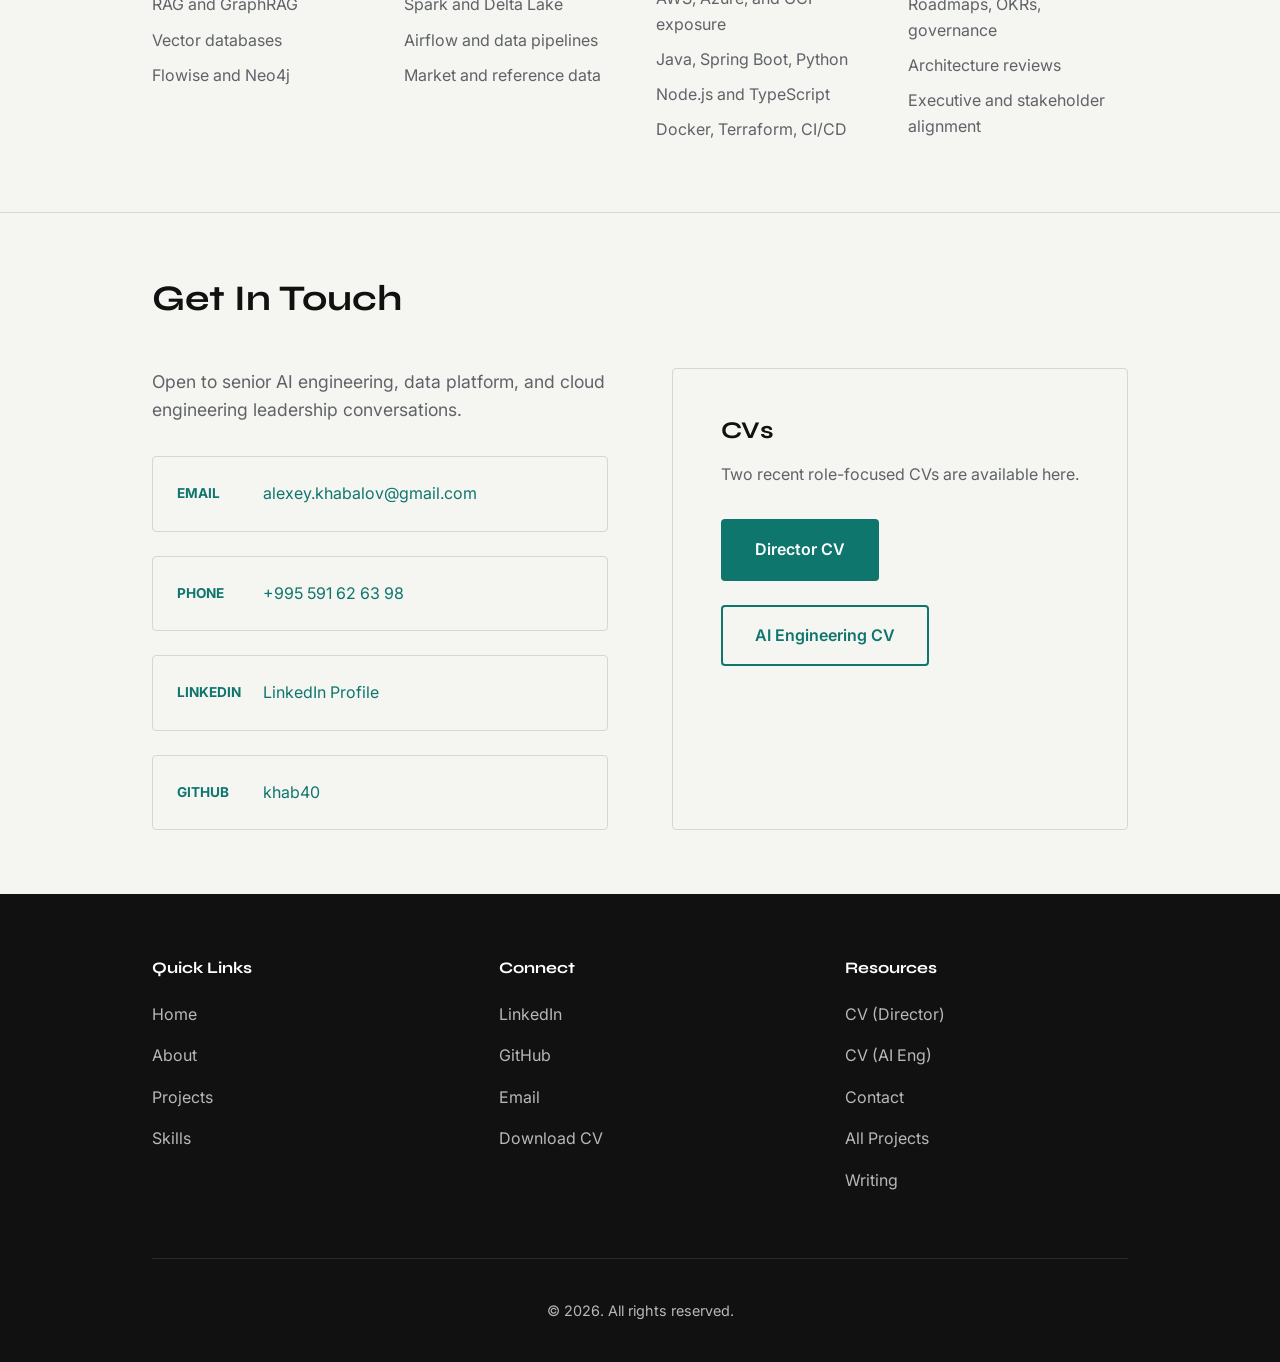
==== commit d05bbb8a: "Remove footer tech stack copy" ====
--- a/index.html
+++ b/index.html
@@ -323,7 +323,6 @@
             </div>
             <div class="footer-bottom">
                 <p>&copy; 2026. All rights reserved.</p>
-                <p class="tech-stack">Built with HTML5 | CSS3 | JavaScript | Hosted on AWS S3 + CloudFront</p>
             </div>
         </div>
     </footer>
--- a/css/styles.css
+++ b/css/styles.css
@@ -705,11 +705,6 @@
     margin: var(--spacing-xs) 0;
 }
 
-.tech-stack {
-    color: rgba(255, 255, 255, 0.5);
-    font-size: 0.85rem;
-}
-
 /* Error Page */
 .error-page {
     align-items: center;
